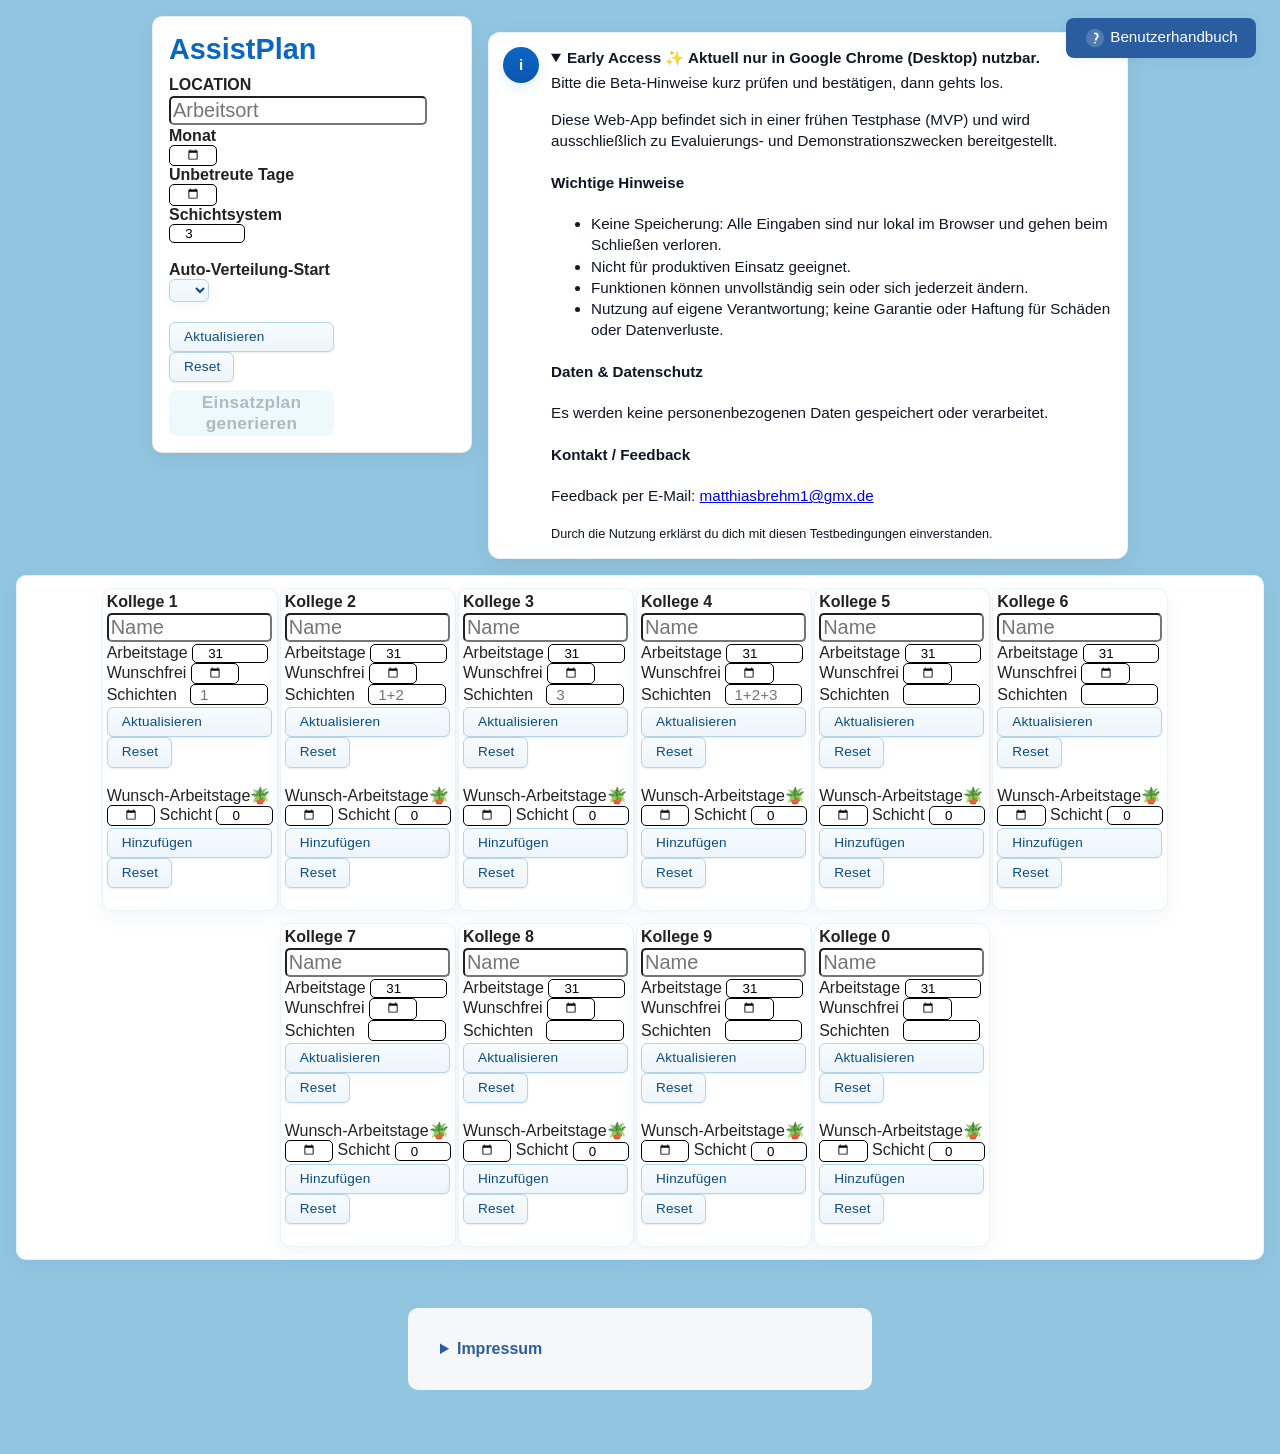
==== index.html @ fb30e572 "Add initial AssistPlan source code" ====
<!DOCTYPE html>
<html lang="en">
<head>
    <meta charset="UTF-8">
    <meta name="viewport" content="width=device-width, initial-scale=1.0">
    <meta name="description" content="AssistPlan ist ein digitaler Einsatzplaner für Betreuung und Pflege. Plane Einsätze, Mitarbeitende und Touren einfach, übersichtlich und effizient.">
    <meta name="author" content="Matthias Brehm">
    <link rel="stylesheet" href="design.css">
    <link rel="icon" type="image/x-icon" href="favicon.ico">
    <title>AssistPlan - Digitaler Einsatzplaner für Betreuung & Pflege</title>
</head>
<body>
    <button 
        id="Benutzerdokumentation"
        style="
            position: absolute; 
            top: 18px; 
            right: 24px; 
            z-index: 1000; 
            background: #2a5d9f; 
            color: #fff; 
            border: none; 
            border-radius: 8px; 
            padding: 0.6em 1.2em; 
            font-size: 0.95rem; 
            font-weight: 500; 
            box-shadow: 0 2px 8px rgba(42,93,159,0.08); 
            cursor: pointer; 
            transition: background 0.18s;
            align-items: center;
            gap: 0.5em;
        " 
        onmouseover="this.style.background='#17406e'" 
        onmouseout="this.style.background='#2a5d9f'"
        onclick="window.open('user-doku.html', '_blank')"
    >
        <svg width="22" height="22" fill="none" viewBox="0 0 24 24" style="vertical-align:middle;">
            <circle cx="12" cy="12" r="10" fill="#fff" opacity="0.18"/>
            <path d="M12 17h.01M12 7a3 3 0 0 1 3 3c0 1.5-2 2-2 4" stroke="#fff" stroke-width="2" stroke-linecap="round" stroke-linejoin="round"/>
        </svg>
        Benutzerhandbuch
    </button>


                         <!-- Step  1 -->

                         <div id="hauptbereich">

<div class="hidden" id="monat-details-input-container">
    
  <h1>AssistPlan</h1> 
  <button id="allgemeine_einstellungen_ausblenden-btn" style="font-size: 1rem;" onclick="this.disabled=true; allgemeine_einstellungen_ausblenden();">ⓧ</button> <br><br>

  
  <!--    <p id="app-infos">Versionsnummer v12a</p> 
        <p id="app-infos">Entwickler: Matthias Brehm</p> -->

        <!-- App Info Section 
    <section style="background: #f5f7fa; border-radius: 10px; padding: 1rem; margin-bottom: 1rem; box-shadow: 0 2px 8px rgba(0,0,0,0.04);">
        <h2 style="margin-top:0; font-size:1.4rem; color:#2a5d9f; display:flex; align-items:center; gap:0.5em;">
            <svg width="28" height="28" fill="none" viewBox="0 0 24 24" style="vertical-align:middle;"><circle cx="12" cy="12" r="10" fill="#2a5d9f"/><path d="M8 12l2 2 4-4" stroke="#fff" stroke-width="2" stroke-linecap="round" stroke-linejoin="round"/></svg>
            AssistPlan <span style="font-size: 50px;">  🪴</span>
        </h2>
        <p style="margin:0.5em 0 0 0; color:#333; font-size:1.05rem;">
            Der ultimative Einsatzplaner: Nie wieder Dienstplan-Frust! Wünsche werden Wirklichkeit, Kollegen jubeln, der Chef tanzt – und du hast endlich Zeit für das echte Leben. Einfach. Magisch. Unschlagbar.
<br>
            <span style="color:#2a5d9f; font-weight:500;">Einfach. Magisch. Unschlagbar.</span>
        </p>
    </section> -->
      

   

<!-- Monatserkennung --> 

<b> 
    LOCATION <br>
    <input type="text" id="location-name-input" name="location-name-input" placeholder="Arbeitsort" style="width: 250px;"> <br>

    <label for="monat-input">Monat</label> <br> 
    <input type="month" id="monat-input" name="monat-input" min="2026-01" value="2026-02">   <br>

<!-- Unbetreute Tage -->

    <label for="unbetreuter-tag-input">Unbetreute Tage <br></label>
    <input type="date" id="unbetreuter-tag-input" name="unbetreuter-tag-input" min="2026-01-01"> <br>


<!-- Schichtsystem -->
    <label for ="schichtsystem-input">Schichtsystem </label> <br>
    <input type="number" id="schichtsystem-input" name="schichtsystem-input" min="1" max="3" value="3"> <br> <br>

<label for="start-kollege-input">Auto-Verteilung-Start</label> <br>

    <select id="start-kollege-input" name="start-kollege-input">
        <option value="kollege1">Kollege 1</option>
        <option value="kollege2">Kollege 2</option>
        <option value="kollege3">Kollege 3</option>
        <option value="kollege4">Kollege 4</option>
        <option value="kollege5">Kollege 5</option>
        <option value="kollege6">Kollege 6</option>
        <option value="kollege7">Kollege 7</option>
        <option value="kollege8">Kollege 8</option>
        <option value="kollege9">Kollege 9</option>
        <option value="kollege0">Kollege 0</option>
    </select> <br> <br>



    <button id="zeige-monat-details-btn" onclick="this.disabled=true; this.type='button'">Aktualisieren</button> <br>  
    <button type="button" onclick="monat_input_reset()">Reset</button> <br> 

    </b>
        <button id="generate-einsatzplan-btn" onclick="this.disabled=true; generate_einsatzplan_with_rules();" disabled>Einsatzplan generieren</button>

        <!-- Aktivierungs-Skript für den Generieren-Button -->
    <script>
    let monatSelected = false;
    let detailsClicked = false;

    document.getElementById('monat-input').addEventListener('input', function() {
        monatSelected = !!this.value;
        updateGenerateButton();
    });

    document.getElementById('zeige-monat-details-btn').addEventListener('click', function() {
        detailsClicked = true;
        updateGenerateButton();
        document.getElementById('Benutzerdokumentation').style.display = 'none';
    });

    function updateGenerateButton() {
        document.getElementById('generate-einsatzplan-btn').disabled = !(monatSelected && detailsClicked);
    }
    </script>


    
</div>
                         <!-- Bestätigen 1 -->
    <div id="monat-details-ausgabe"></div>
    <aside id="mvp-hinweis" aria-labelledby="mvp-hinweis-title" style="max-width:640px; margin:1rem 0;">
        <details open>
            <summary id="mvp-hinweis-title">
                <strong>Early Access  ✨ Aktuell nur in Google Chrome (Desktop) nutzbar. </strong>
                <span style="display:block; font-weight:normal; margin-top:0.25rem;">
                    Bitte die Beta-Hinweise kurz prüfen und bestätigen, dann gehts los.
                </span>
            </summary>

            <p>Diese Web‑App befindet sich in einer frühen Testphase (MVP) und wird ausschließlich zu Evaluierungs- und Demonstrationszwecken bereitgestellt.</p>

            <h4>Wichtige Hinweise</h4>
            <ul>
                <li>Keine Speicherung: Alle Eingaben sind nur lokal im Browser und gehen beim Schließen verloren.</li>
                <li>Nicht für produktiven Einsatz geeignet.</li>
                <li>Funktionen können unvollständig sein oder sich jederzeit ändern.</li>
                <li>Nutzung auf eigene Verantwortung; keine Garantie oder Haftung für Schäden oder Datenverluste.</li>
            </ul>

            <h4>Daten &amp; Datenschutz</h4>
            <p>Es werden keine personenbezogenen Daten gespeichert oder verarbeitet.</p>

            <h4>Kontakt / Feedback</h4>
            <p>Feedback per E‑Mail: <a href="mailto:matthiasbrehm1@gmx.de">matthiasbrehm1@gmx.de</a></p>

            <small>Durch die Nutzung erklärst du dich mit diesen Testbedingungen einverstanden.</small>
        </details>
    </aside>
 
                             </div> 

                           







                         <!-- Step  2 -->

<div id="kollegen-1bis0-container" style="display: flex; justify-content: center; align-items: center; ">
<div class="kollege-div">
<!-- Kollegen 1 hinzufügen -->
    <b>Kollege 1</b><br>
    <input type="text" id="kollege1-name-input" name="kollege1-name-input" placeholder="Name"> <br>

    <!-- Maximale Arbeitstage im Monat für Kollege 1 -->
    <label for="kollege1-max-arbeitstage-input">Arbeitstage</label> 
    <input type="number" id="kollege1-max-arbeitstage-input" name="kollege1-max-arbeitstage-input" min="0" max="31" value="31"> <br>

    <!-- Wunschfreie Tage & Schicht Abneigung -->
    <label for="kollege1-wunschfrei-input">Wunschfrei</label>
    <input type="date" id="kollege1-wunschfrei-input" name="kollege1-wunschfrei-input" min="2026-01-01">  <br>

    <label for="kollege1-schicht-praeferenz-input">Schichten &nbsp</label> 
    <input type="text" id="kollege1-schicht-praeferenz-input" name="kollege1-schicht-praeferenz-input" placeholder="1" size="5"> <br>
    
    <button id="kollege1-hinzufuegen-btn">Aktualisieren</button> <br> 
    <button type="button" onclick="kollege1_input_reset()">Reset</button><br><br>

    <!-- Wunsch-Arbeitstage & Schicht -->
    <label for="kollege1-wunscharbeiten-input">Wunsch-Arbeitstage🪴</label> <br>
    <input type="date" id="kollege1-wunscharbeiten-input" name="kollege1-wunscharbeiten-input" min="2026-01-01"> 

    <label for="kollege1-wunscharbeiten-schicht-input">Schicht</label>
    <input type="number" id="kollege1-wunscharbeiten-schicht-input" name="kollege1-wunscharbeiten-schicht-input" min="1" max="3" value="0"> <br>

    <button id="kollege1-wunscharbeiten-hinzufuegen-btn">Hinzufügen</button> <br>
    <button type="button" onclick="kollege1_wunscharbeiten_input_reset()">Reset</button><br><br>
</div>
<div class="kollege-div">
<!-- Kollegen 2 hinzufügen -->
    <b>Kollege 2</b><br>
    <input type="text" id="kollege2-name-input" name="kollege2-name-input" placeholder="Name"> <br>

    <!-- Maximale Arbeitstage im Monat für Kollege 2 -->
    <label for="kollege2-max-arbeitstage-input">Arbeitstage</label> 
    <input type="number" id="kollege2-max-arbeitstage-input" name="kollege2-max-arbeitstage-input" min="0" max="31" value="31"> <br>
    
    <!-- Wunschfreie Tage & Schicht Abneigung -->
    <label for="kollege2-wunschfrei-input">Wunschfrei</label> 
    <input type="date" id="kollege2-wunschfrei-input" name="kollege2-wunschfrei-input" min="2026-01-01">  <br>

    <label for="kollege2-schicht-praeferenz-input">Schichten &nbsp;</label> 
    <input type="text" id="kollege2-schicht-praeferenz-input" name="kollege2-schicht-praeferenz-input" placeholder="1+2" size="5"> <br>
    
    <button id="kollege2-hinzufuegen-btn">Aktualisieren</button> <br> 
    <button type="button" onclick="kollege2_input_reset()">Reset</button><br><br>

    <!-- Wunsch-Arbeitstage & Schicht -->
    <label for="kollege2-wunscharbeiten-input">Wunsch-Arbeitstage🪴</label> <br>
    <input type="date" id="kollege2-wunscharbeiten-input" name="kollege2-wunscharbeiten-input" min="2026-01-01"> 

    <label for="kollege2-wunscharbeiten-schicht-input">Schicht</label>
    <input type="number" id="kollege2-wunscharbeiten-schicht-input" name="kollege2-wunscharbeiten-schicht-input" min="1" max="3" value="0"> <br>

    <button id="kollege2-wunscharbeiten-hinzufuegen-btn">Hinzufügen</button> <br>
    <button type="button" onclick="kollege2_wunscharbeiten_input_reset()">Reset</button><br><br>
</div>
<div class="kollege-div">
<!-- Kollegen 3 hinzufügen -->
    <b>Kollege 3</b><br>
    <input type="text" id="kollege3-name-input" name="kollege3-name-input" placeholder="Name"> <br>

    <!-- Maximale Arbeitstage im Monat für Kollege 3 -->
    <label for="kollege3-max-arbeitstage-input">Arbeitstage</label> 
    <input type="number" id="kollege3-max-arbeitstage-input" name="kollege3-max-arbeitstage-input" min="0" max="31" value="31"> <br>
    
    <!-- Wunschfreie Tage & Schicht Abneigung -->
    <label for="kollege3-wunschfrei-input">Wunschfrei</label> 
    <input type="date" id="kollege3-wunschfrei-input" name="kollege3-wunschfrei-input" min="2026-01-01">  <br>

    <label for="kollege3-schicht-praeferenz-input">Schichten &nbsp;</label> 
    <input type="text" id="kollege3-schicht-praeferenz-input" name="kollege3-schicht-praeferenz-input" placeholder="3" size="5"> <br>
    
    <button id="kollege3-hinzufuegen-btn">Aktualisieren</button> <br> 
    <button type="button" onclick="kollege3_input_reset()">Reset</button><br><br>

    <!-- Wunsch-Arbeitstage & Schicht -->
    <label for="kollege3-wunscharbeiten-input">Wunsch-Arbeitstage🪴</label> <br>
    <input type="date" id="kollege3-wunscharbeiten-input" name="kollege3-wunscharbeiten-input" min="2026-01-01"> 

    <label for="kollege3-wunscharbeiten-schicht-input">Schicht</label>
    <input type="number" id="kollege3-wunscharbeiten-schicht-input" name="kollege3-wunscharbeiten-schicht-input" min="1" max="3" value="0"> <br>

    <button id="kollege3-wunscharbeiten-hinzufuegen-btn">Hinzufügen</button> <br>
    <button type="button" onclick="kollege3_wunscharbeiten_input_reset()">Reset</button><br><br>
</div>
<div class="kollege-div">
<!-- Kollegen 4 hinzufügen -->
    <b>Kollege 4</b><br>
    <input type="text" id="kollege4-name-input" name="kollege4-name-input" placeholder="Name"> <br>

    <!-- Maximale Arbeitstage im Monat für Kollege 4 -->
    <label for="kollege4-max-arbeitstage-input">Arbeitstage</label> 
    <input type="number" id="kollege4-max-arbeitstage-input" name="kollege4-max-arbeitstage-input" min="0" max="31" value="31"> <br>
    
    <!-- Wunschfreie Tage & Schicht Abneigung -->
    <label for="kollege4-wunschfrei-input">Wunschfrei</label> 
    <input type="date" id="kollege4-wunschfrei-input" name="kollege4-wunschfrei-input" min="2026-01-01">  <br>

    <label for="kollege4-schicht-praeferenz-input">Schichten &nbsp;</label> 
    <input type="text" id="kollege4-schicht-praeferenz-input" name="kollege4-schicht-praeferenz-input" placeholder="1+2+3" size="5"> <br>
    
    <button id="kollege4-hinzufuegen-btn">Aktualisieren</button> <br> 
    <button type="button" onclick="kollege4_input_reset()">Reset</button><br><br>

    <!-- Wunsch-Arbeitstage & Schicht -->
    <label for="kollege4-wunscharbeiten-input">Wunsch-Arbeitstage🪴</label> <br>
    <input type="date" id="kollege4-wunscharbeiten-input" name="kollege4-wunscharbeiten-input " min="2026-01-01"> 

    <label for="kollege4-wunscharbeiten-schicht-input">Schicht</label>
    <input type="number" id="kollege4-wunscharbeiten-schicht-input" name="kollege4-wunscharbeiten-schicht-input" min="1" max="3" value="0"> <br>

    <button id="kollege4-wunscharbeiten-hinzufuegen-btn">Hinzufügen</button> <br>
    <button type="button" onclick="kollege4_wunscharbeiten_input_reset()">Reset</button><br><br>
</div>
<div class="kollege-div">
<!-- Kollegen 5 hinzufügen -->
    <b>Kollege 5</b><br>
    <input type="text" id="kollege5-name-input" name="kollege5-name-input" placeholder="Name"> <br>

    <!-- Maximale Arbeitstage im Monat für Kollege 5 -->
    <label for="kollege5-max-arbeitstage-input">Arbeitstage</label> 
    <input type="number" id="kollege5-max-arbeitstage-input" name="kollege5-max-arbeitstage-input" min="0" max="31" value="31"> <br>
    
    <!-- Wunschfreie Tage & Schicht Abneigung -->
    <label for="kollege5-wunschfrei-input">Wunschfrei</label> 
    <input type="date" id="kollege5-wunschfrei-input" name="kollege5-wunschfrei-input" min="2026-01-01">  <br>

    <label for="kollege5-schicht-praeferenz-input">Schichten &nbsp;</label> 
    <input type="text" id="kollege5-schicht-praeferenz-input" name="kollege5-schicht-praeferenz-input" placeholder="" size="5"> <br>
    
    <button id="kollege5-hinzufuegen-btn">Aktualisieren</button> <br> 
    <button type="button" onclick="kollege5_input_reset()">Reset</button><br><br>

    <!-- Wunsch-Arbeitstage & Schicht -->
    <label for="kollege5-wunscharbeiten-input">Wunsch-Arbeitstage🪴</label> <br>
    <input type="date" id="kollege5-wunscharbeiten-input" name="kollege5-wunscharbeiten-input " min="2026-01-01"> 

    <label for="kollege5-wunscharbeiten-schicht-input">Schicht</label>
    <input type="number" id="kollege5-wunscharbeiten-schicht-input" name="kollege5-wunscharbeiten-schicht-input" min="1" max="3" value="0"> <br>

    <button id="kollege5-wunscharbeiten-hinzufuegen-btn">Hinzufügen</button> <br>
    <button type="button" onclick="kollege5_wunscharbeiten_input_reset()">Reset</button><br><br>
</div>

                        <!-- Kollegen 6 bis 0 werden hier hinzugefügt -->

<div class="kollege-div">
<!-- Kollegen 6 hinzufügen -->
    <b>Kollege 6</b><br>
    <input type="text" id="kollege6-name-input" name="kollege6-name-input" placeholder="Name"> <br>

    <!-- Maximale Arbeitstage im Monat für Kollege 6 -->
    <label for="kollege6-max-arbeitstage-input">Arbeitstage</label> 
    <input type="number" id="kollege6-max-arbeitstage-input" name="kollege6-max-arbeitstage-input" min="0" max="31" value="31"> <br>
    
    <!-- Wunschfreie Tage & Schicht Abneigung -->
    <label for="kollege6-wunschfrei-input">Wunschfrei</label> 
    <input type="date" id="kollege6-wunschfrei-input" name="kollege6-wunschfrei-input" min="2026-01-01">  <br>

    <label for="kollege6-schicht-praeferenz-input">Schichten &nbsp;</label> 
    <input type="text" id="kollege6-schicht-praeferenz-input" name="kollege6-schicht-praeferenz-input" placeholder="" size="5"> <br>
    
    <button id="kollege6-hinzufuegen-btn">Aktualisieren</button> <br> 
    <button type="button" onclick="kollege6_input_reset()">Reset</button><br><br>

    <!-- Wunsch-Arbeitstage & Schicht -->
    <label for="kollege6-wunscharbeiten-input">Wunsch-Arbeitstage🪴</label> <br>
    <input type="date" id="kollege6-wunscharbeiten-input" name="kollege6-wunscharbeiten-input " min="2026-01-01"> 

    <label for="kollege6-wunscharbeiten-schicht-input">Schicht</label>
    <input type="number" id="kollege6-wunscharbeiten-schicht-input" name="kollege6-wunscharbeiten-schicht-input" min="1" max="3" value="0"> <br>

    <button id="kollege6-wunscharbeiten-hinzufuegen-btn">Hinzufügen</button> <br>
    <button type="button" onclick="kollege6_wunscharbeiten_input_reset()">Reset</button><br><br>
</div>
<div class="kollege-div">
<!-- Kollegen 7 hinzufügen -->
    <b>Kollege 7</b><br>
    <input type="text" id="kollege7-name-input" name="kollege7-name-input" placeholder="Name"> <br>

    <!-- Maximale Arbeitstage im Monat für Kollege 7 -->
    <label for="kollege7-max-arbeitstage-input">Arbeitstage</label> 
    <input type="number" id="kollege7-max-arbeitstage-input" name="kollege7-max-arbeitstage-input" min="0" max="31" value="31"> <br>
    
    <!-- Wunschfreie Tage & Schicht Abneigung -->
    <label for="kollege7-wunschfrei-input">Wunschfrei</label> 
    <input type="date" id="kollege7-wunschfrei-input" name="kollege7-wunschfrei-input" min="2026-01-01">  <br>

    <label for="kollege7-schicht-praeferenz-input">Schichten &nbsp;</label> 
    <input type="text" id="kollege7-schicht-praeferenz-input" name="kollege7-schicht-praeferenz-input" placeholder="" size="5"> <br>
    
    <button id="kollege7-hinzufuegen-btn">Aktualisieren</button> <br> 
    <button type="button" onclick="kollege7_input_reset()">Reset</button><br><br>

    <!-- Wunsch-Arbeitstage & Schicht -->
    <label for="kollege7-wunscharbeiten-input">Wunsch-Arbeitstage🪴</label> <br>
    <input type="date" id="kollege7-wunscharbeiten-input" name="kollege7-wunscharbeiten-input" min="2026-01-01"> 

    <label for="kollege7-wunscharbeiten-schicht-input">Schicht</label>
    <input type="number" id="kollege7-wunscharbeiten-schicht-input" name="kollege7-wunscharbeiten-schicht-input" min="1" max="3" value="0"> <br>

    <button id="kollege7-wunscharbeiten-hinzufuegen-btn">Hinzufügen</button> <br>
    <button type="button" onclick="kollege7_wunscharbeiten_input_reset()">Reset</button><br><br>
</div>
<div class="kollege-div">
<!-- Kollegen 8 hinzufügen -->
    <b>Kollege 8</b><br>
    <input type="text" id="kollege8-name-input" name="kollege8-name-input" placeholder="Name"> <br>

    <!-- Maximale Arbeitstage im Monat für Kollege 8 -->
    <label for="kollege8-max-arbeitstage-input">Arbeitstage</label> 
    <input type="number" id="kollege8-max-arbeitstage-input" name="kollege8-max-arbeitstage-input" min="0" max="31" value="31"> <br>
    
    <!-- Wunschfreie Tage & Schicht Abneigung -->
    <label for="kollege8-wunschfrei-input">Wunschfrei</label> 
    <input type="date" id="kollege8-wunschfrei-input" name="kollege8-wunschfrei-input" min="2026-01-01">  <br>

    <label for="kollege8-schicht-praeferenz-input">Schichten &nbsp;</label> 
    <input type="text" id="kollege8-schicht-praeferenz-input" name="kollege8-schicht-praeferenz-input" placeholder="" size="5"> <br>
    
    <button id="kollege8-hinzufuegen-btn">Aktualisieren</button> <br> 
    <button type="button" onclick="kollege8_input_reset()">Reset</button><br><br>

    <!-- Wunsch-Arbeitstage & Schicht -->
    <label for="kollege8-wunscharbeiten-input">Wunsch-Arbeitstage🪴</label> <br>
    <input type="date" id="kollege8-wunscharbeiten-input" name="kollege8-wunscharbeiten-input " min="2026-01-01"> 

    <label for="kollege8-wunscharbeiten-schicht-input">Schicht</label>
    <input type="number" id="kollege8-wunscharbeiten-schicht-input" name="kollege8-wunscharbeiten-schicht-input" min="1" max="3" value="0"> <br>

    <button id="kollege8-wunscharbeiten-hinzufuegen-btn">Hinzufügen</button> <br>
    <button type="button" onclick="kollege8_wunscharbeiten_input_reset()">Reset</button><br><br>
</div>
<div class="kollege-div">
<!-- Kollegen 9 hinzufügen -->
    <b>Kollege 9</b><br>
    <input type="text" id="kollege9-name-input" name="kollege9-name-input" placeholder="Name"> <br>

    <!-- Maximale Arbeitstage im Monat für Kollege 9 -->
    <label for="kollege9-max-arbeitstage-input">Arbeitstage</label> 
    <input type="number" id="kollege9-max-arbeitstage-input" name="kollege9-max-arbeitstage-input" min="0" max="31" value="31"> <br>
    
    <!-- Wunschfreie Tage & Schicht Abneigung -->
    <label for="kollege9-wunschfrei-input">Wunschfrei</label> 
    <input type="date" id="kollege9-wunschfrei-input" name="kollege9-wunschfrei-input" min="2026-01-01">  <br>

    <label for="kollege9-schicht-praeferenz-input">Schichten &nbsp;</label> 
    <input type="text" id="kollege9-schicht-praeferenz-input" name="kollege9-schicht-praeferenz-input" placeholder="" size="5"> <br>
    
    <button id="kollege9-hinzufuegen-btn">Aktualisieren</button> <br> 
    <button type="button" onclick="kollege9_input_reset()">Reset</button><br><br>

    <!-- Wunsch-Arbeitstage & Schicht -->
    <label for="kollege9-wunscharbeiten-input">Wunsch-Arbeitstage🪴</label> <br>
    <input type="date" id="kollege9-wunscharbeiten-input" name="kollege9-wunscharbeiten-input" min="2026-01-01"> 

    <label for="kollege9-wunscharbeiten-schicht-input">Schicht</label>
    <input type="number" id="kollege9-wunscharbeiten-schicht-input" name="kollege9-wunscharbeiten-schicht-input" min="1" max="3" value="0"> <br>

    <button id="kollege9-wunscharbeiten-hinzufuegen-btn">Hinzufügen</button> <br>
    <button type="button" onclick="kollege9_wunscharbeiten_input_reset()">Reset</button><br><br>
</div>
<div class="kollege-div">
<!-- Kollege 0 hinzufügen -->
    <b>Kollege 0</b><br>
    <input type="text" id="kollege0-name-input" name="kollege0-name-input" placeholder="Name"> <br>

    <!-- Maximale Arbeitstage im Monat für Kollege 0 -->
    <label for="kollege0-max-arbeitstage-input">Arbeitstage</label> 
    <input type="number" id="kollege0-max-arbeitstage-input" name="kollege0-max-arbeitstage-input" min="0" max="31" value="31"> <br>
    
    <!-- Wunschfreie Tage & Schicht Abneigung -->
    <label for="kollege0-wunschfrei-input">Wunschfrei</label> 
    <input type="date" id="kollege0-wunschfrei-input" name="kollege0-wunschfrei-input" min="2026-01-01">  <br>

    <label for="kollege0-schicht-praeferenz-input">Schichten &nbsp;</label> 
    <input type="text" id="kollege0-schicht-praeferenz-input" name="kollege0-schicht-praeferenz-input" placeholder="" size="5"> <br>
    
    <button id="kollege0-hinzufuegen-btn">Aktualisieren</button> <br> 
    <button type="button" onclick="kollege0_input_reset()">Reset</button><br><br>

    <!-- Wunsch-Arbeitstage & Schicht -->
    <label for="kollege0-wunscharbeiten-input">Wunsch-Arbeitstage🪴</label> <br>
    <input type="date" id="kollege0-wunscharbeiten-input" name="kollege0-wunscharbeiten-input" min="2026-01-01"> 

    <label for="kollege0-wunscharbeiten-schicht-input">Schicht</label>
    <input type="number" id="kollege0-wunscharbeiten-schicht-input" name="kollege0-wunscharbeiten-schicht-input" min="1" max="3" value="0"> <br>

    <button id="kollege0-wunscharbeiten-hinzufuegen-btn">Hinzufügen</button> <br>
    <button type="button" onclick="kollege0_wunscharbeiten_input_reset()">Reset</button><br><br>
</div>
</div>


<!-- Impressum -->
<footer style="max-width: 400px; margin: 3rem auto; padding: 2rem; background: #f5f7fa; border-radius: 10px; font-size: 0.9rem; color: #555;">
    <details>
        <summary style="cursor: pointer; color: #2a5d9f; font-weight: bold; font-size: 1rem;">
            Impressum
        </summary>
        <div style="margin-top: 1rem;">
            <p><strong>Angaben gemäß § 5 DDG:</strong></p>
            <p>
                Matthias Brehm<br>
                Nordwestring 89<br>
                90419 Nürnberg<br>
                Deutschland
            </p>
            <p>
                <strong>Kontakt:</strong><br>
                E-Mail: <a href="mailto:kontakt@matthiasbrehm.de" style="color: #2a5d9f;">kontakt@matthiasbrehm.de</a>
            </p>
            <p>
                <strong>Haftungsausschluss:</strong><br>
                Diese Anwendung befindet sich in der Testphase. <br> Keine Haftung für Richtigkeit, Vollständigkeit oder<br>Aktualität der bereitgestellten Inhalte.
            </p>
            
            <p>
                <strong>Quellcode & Lizenz:</strong><br>
                AssistPlan ist Open-Source-Software und wird unter der GNU Affero General Public License Version 3 (AGPL-3.0) veröffentlicht.
                Der Quellcode und die vollständigen Lizenzbedingungen sind im GitHub-Repository von AssistPlan verfügbar: <br><br>
                <a href="https://github.com/dubposse/assistplan">Quellcode auf GitHub · GNU AGPL-3.0</a>
                
            </p>
        </div>
    </details>
</footer>
 <script src="app.js"></script>   

</body>
</html>
---- design.css ----
body {
    margin: 0;
    padding: 1rem;
    background: #91c5e0;
    font-family: -apple-system, BlinkMacSystemFont, "Segoe UI", Roboto, "Helvetica Neue", Arial, sans-serif;
    color: #222;
    box-sizing: border-box;
}

#hauptbereich {
    display: flex;
    flex-direction: row; /* vertical stack */
    justify-content: center;
    align-items: center;
    gap: 1rem; /* optional: Abstand zwischen Items */
}

.ep-cal-main {
    max-width: 1200px;
    margin: 0 auto;
}

.kollege-div {
    margin-left: -10px;
    padding: 4px 4px; /* mehr Innenabstand für größeren weißen Hintergrund */
    background: #ffffff;
    border: 1px solid rgba(10,102,194,0.08); /* subtle blue accent */
    border-radius: 10px;
    box-shadow: 0 6px 18px rgba(10,102,194,0.06);
    transition: transform .12s ease, box-shadow .12s ease;
}

#start-kollege-input {
    width: 40px;
    font-family: -apple-system, BlinkMacSystemFont, "Segoe UI", Roboto, "Helvetica Neue", Arial, sans-serif;
    padding: 1px 0.95rem;
    border: 1px solid #b5d3e9;
    border-radius: 6px;
    background: linear-gradient(180deg,#f6fbfe 0%,#eef5fa 100%);
    box-shadow: 0 1px 2px rgba(10,102,194,0.06);
    transition: border-color .15s, box-shadow .

    margin-bottom: 10px;
    box-shadow: 0 2px 8px rgba(10,102,194,0.07);
   
}

#start-kollege-input:focus {
    border-color: #4fc3f7;
    background: #e3f2fd;
    box-shadow: 0 0 0 2px #b2ebf2;
}

select {
    font-family: -apple-system, BlinkMacSystemFont, "Segoe UI", Roboto, "Helvetica Neue", Arial, sans-serif;
    font-size: 1rem;
    color: #0a4c85;
    padding: 4px 1.1rem 4px 0.95rem;
    border: 1px solid #b5d3e9;
    border-radius: 6px;
    background: linear-gradient(180deg, #f6fbfe 0%, #eef5fa 100%);
    box-shadow: 0 1px 2px rgba(10,102,194,0.06);
    transition: border-color .15s, box-shadow .15s, background .15s;

    outline: none;
    cursor: pointer;
}                           


#generate-einsatzplan-btn {
    width: 165px;
    padding: 2px 18px;
    font: 600 1.08rem/1.2 -apple-system,BlinkMacSystemFont,"Segoe UI",Roboto,"Helvetica Neue",Arial,sans-serif;
    color: #fff;
    background: linear-gradient(90deg, #4fc3f7 0%, #b2ebf2 100%);
    border: none;
    border-radius: 8px;
    box-shadow: 0 6px 22px rgba(80,200,255,0.18), 0 2px 8px rgba(0,0,0,0.06), 0 0 0 2px #e1f5fe inset;
    letter-spacing: .02em;
    cursor: pointer;
    transition: background .18s, box-shadow .18s, transform .12s;
    display: inline-flex;
    align-items: center;
    justify-content: center;
    gap: .5rem;
    outline: none;
    margin-top: 8px;
    /* Glanz-Effekt */
    position: relative;
    overflow: hidden;
    margin-top:  8px;
}
#generate-einsatzplan-btn::after {
    content: "";
    position: absolute;
    left: -60%;
    top: 0;
    width: 60%;
    height: 100%;
    background: linear-gradient(120deg, rgba(255,255,255,0.35) 0%, rgba(255,255,255,0.08) 100%);
    transform: skewX(-25deg);
    pointer-events: none;
    transition: left .5s;
}
#generate-einsatzplan-btn:hover::after,
#generate-einsatzplan-btn:focus-visible::after {
    left: 110%;
    transition: left .5s;
}

#generate-einsatzplan-btn:hover, 
#generate-einsatzplan-btn:focus-visible {
    background: linear-gradient(90deg, #81d4fa 0%, #e1f5fe 100%);
    box-shadow: 0 8px 28px rgba(80,200,255,0.22), 0 3px 12px rgba(0,0,0,0.09), 0 0 0 2.5px #b2ebf2 inset;
}

#generate-einsatzplan-btn:active {
    background: linear-gradient(90deg, #4fc3f7 0%, #c724ac 100%);
    transform: translateY(2px) scale(0.98);
    box-shadow: 0 2px 8px rgba(80,200,255,0.13);
}

#generate-einsatzplan-btn:disabled {
    opacity: .55;
    cursor: not-allowed;
    background: #e1f5fe;
    color: #6e8392;
    box-shadow: none;
}

input[type="date"], #monat-input, #unbetreuter-tag-input  {
    font-family: -apple-system, BlinkMacSystemFont, "Segoe UI", Roboto, "Helvetica Neue", Arial, sans-serif;
    padding: 1px 0.95rem;
    border: 1px solid black;
    border-radius: 5px;
    box-shadow: none;
    background: white;
    transition: border-color .15s, box-shadow .15s;
    width: 1rem;
    
}
/* Das Platzhalter-Format (z.B. "tt.mm.jjjj") im Date-Input ist vom Browser abhängig und kann mit CSS nicht geändert werden.
   Du kannst aber mit folgendem Trick den Placeholder-Text beeinflussen, indem du ein <input type="text"> mit eigenem Placeholder nutzt
   und beim Fokus auf ein Date-Input wechselst (JavaScript nötig). 
   Rein mit CSS ist das Standardformat nicht änderbar. */



input[type="number"] {  
    font-family: -apple-system, BlinkMacSystemFont, "Segoe UI", Roboto, "Helvetica Neue", Arial, sans-serif;
    padding: 1px 0.95rem;
    border: 1px solid black;
    border-radius: 5px;
    width: 2.75rem;
}


#kollege1-schicht-praeferenz-input, #kollege2-schicht-praeferenz-input, #kollege3-schicht-praeferenz-input, #kollege4-schicht-praeferenz-input, #kollege5-schicht-praeferenz-input,
#kollege6-schicht-praeferenz-input, #kollege7-schicht-praeferenz-input, #kollege8-schicht-praeferenz-input, #kollege9-schicht-praeferenz-input, #kollege0-schicht-praeferenz-input {
    font-familiy: -apple-system, BlinkMacSystemFont, "Segoe UI", Roboto, "Helvetica Neue", Arial, sans-serif;
    color: #222;
    font-size: 0.95rem;
    padding: 1px 0.55rem;
     border: 1px solid black;
    border-radius: 5px;
    width: 58px;
}

#kollege1-hinzufuegen-btn, #kollege2-hinzufuegen-btn, #kollege3-hinzufuegen-btn, #kollege4-hinzufuegen-btn, #kollege5-hinzufuegen-btn,
#kollege6-hinzufuegen-btn, #kollege7-hinzufuegen-btn, #kollege8-hinzufuegen-btn, #kollege9-hinzufuegen-btn, #kollege0-hinzufuegen-btn,
#kollege1-wunscharbeiten-hinzufuegen-btn, #kollege2-wunscharbeiten-hinzufuegen-btn, #kollege3-wunscharbeiten-hinzufuegen-btn, #kollege4-wunscharbeiten-hinzufuegen-btn, #kollege5-wunscharbeiten-hinzufuegen-btn,
#kollege6-wunscharbeiten-hinzufuegen-btn, #kollege7-wunscharbeiten-hinzufuegen-btn, #kollege8-wunscharbeiten-hinzufuegen-btn, #kollege9-wunscharbeiten-hinzufuegen-btn, #kollege0-wunscharbeiten-hinzufuegen-btn,
#zeige-monat-details-btn{
    width: 165px;
    cursor: pointer;
    -webkit-appearance: none;
    appearance: none;
    font: 500 0.85rem/1.2 -apple-system,BlinkMacSystemFont,"Segoe UI",Roboto,"Helvetica Neue",Arial,sans-serif;
    letter-spacing: .015em;
    padding: 6px 14px;
    border: 1px solid #b5d3e9;
    background: linear-gradient(180deg,#f6fbfe 0%,#eef5fa 100%);
    color: #0a4c85;
    border-radius: 6px;
    box-shadow: 0 1px 2px rgba(0,0,0,.08);
    display: inline-flex;
    align-items: center;
    gap: .4rem;
    text-decoration: none;
    user-select: none;
    -webkit-tap-highlight-color: transparent;
    transition: background .15s ease, box-shadow .15s ease, transform .15s ease;
    margin-top: 2px;
}

#kollege1-hinzufuegen-btn:hover, #kollege2-hinzufuegen-btn:hover, #kollege3-hinzufuegen-btn:hover, #kollege4-hinzufuegen-btn:hover, #kollege5-hinzufuegen-btn:hover,
#kollege6-hinzufuegen-btn:hover, #kollege7-hinzufuegen-btn:hover, #kollege8-hinzufuegen-btn:hover, #kollege9-hinzufuegen-btn:hover, #kollege0-hinzufuegen-btn:hover,
#kollege1-wunscharbeiten-hinzufuegen-btn:hover, #kollege2-wunscharbeiten-hinzufuegen-btn:hover, #kollege3-wunscharbeiten-hinzufuegen-btn:hover, #kollege4-wunscharbeiten-hinzufuegen-btn:hover, #kollege5-wunscharbeiten-hinzufuegen-btn:hover,
#kollege6-wunscharbeiten-hinzufuegen-btn:hover, #kollege7-wunscharbeiten-hinzufuegen-btn:hover, #kollege8-wunscharbeiten-hinzufuegen-btn:hover, #kollege9-wunscharbeiten-hinzufuegen-btn:hover, #kollege0-wunscharbeiten-hinzufuegen-btn:hover,
#zeige-monat-details-btn:hover {
    background: linear-gradient(180deg, #f3f8fd 0%, #e3eef8 100%);
    color: #0a4c85;
    border-color: #5fa8d3; /* etwas hellerer Rahmen */
    box-shadow: 0 0 0 2px #b5d3e9, 0 1px 4px rgba(25,118,210,0.10);
    transition: box-shadow 0.15s, background 0.15s, color 0.15s, border-color 0.15s;
}

#kollege1-hinzufuegen-btn:active, #kollege2-hinzufuegen-btn:active, #kollege3-hinzufuegen-btn:active, #kollege4-hinzufuegen-btn:active, #kollege5-hinzufuegen-btn:active,
#kollege6-hinzufuegen-btn:active, #kollege7-hinzufuegen-btn:active, #kollege8-hinzufuegen-btn:active, #kollege9-hinzufuegen-btn:active, #kollege0-hinzufuegen-btn:active,
#kollege1-wunscharbeiten-hinzufuegen-btn:active, #kollege2-wunscharbeiten-hinzufuegen-btn:active, #kollege3-wunscharbeiten-hinzufuegen-btn:active, #kollege4-wunscharbeiten-hinzufuegen-btn:active, #kollege5-wunscharbeiten-hinzufuegen-btn:active,
#kollege6-wunscharbeiten-hinzufuegen-btn:active, #kollege7-wunscharbeiten-hinzufuegen-btn:active, #kollege8-wunscharbeiten-hinzufuegen-btn:active, #kollege9-wunscharbeiten-hinzufuegen-btn:active, #kollege0-wunscharbeiten-hinzufuegen-btn:active,
#zeige-monat-details-btn:active {
    background-color: #c724ac;
    box-shadow: 0 5px #666;
    transform: translateY(4px);
}

#kollege1-hinzufuegen-btn:focus-visible, #kollege2-hinzufuegen-btn:focus-visible, #kollege3-hinzufuegen-btn:focus-visible, #kollege4-hinzufuegen-btn:focus-visible, #kollege5-hinzufuegen-btn:focus-visible,
#kollege6-hinzufuegen-btn:focus-visible, #kollege7-hinzufuegen-btn:focus-visible, #kollege8-hinzufuegen-btn:focus-visible, #kollege9-hinzufuegen-btn:focus-visible, #kollege0-hinzufuegen-btn:focus-visible,
#kollege1-wunscharbeiten-hinzufuegen-btn:focus-visible, #kollege2-wunscharbeiten-hinzufuegen-btn:focus-visible, #kollege3-wunscharbeiten-hinzufuegen-btn:focus-visible, #kollege4-wunscharbeiten-hinzufuegen-btn:focus-visible, #kollege5-wunscharbeiten-hinzufuegen-btn:focus-visible,
#kollege6-wunscharbeiten-hinzufuegen-btn:focus-visible, #kollege7-wunscharbeiten-hinzufuegen-btn:focus-visible, #kollege8-wunscharbeiten-hinzufuegen-btn:focus-visible, #kollege9-wunscharbeiten-hinzufuegen-btn:focus-visible, #kollege0-wunscharbeiten-hinzufuegen-btn:focus-visible,
#zeige-monat-details-btn:focus-visible {
    outline: 2px solid #7fb4d8;
    outline-offset: 2px;
}

#kollege1-hinzufuegen-btn:disabled, #kollege2-hinzufuegen-btn:disabled, #kollege3-hinzufuegen-btn:disabled, #kollege4-hinzufuegen-btn:disabled, #kollege5-hinzufuegen-btn:disabled,
#kollege6-hinzufuegen-btn:disabled, #kollege7-hinzufuegen-btn:disabled, #kollege8-hinzufuegen-btn:disabled, #kollege9-hinzufuegen-btn:disabled, #kollege0-hinzufuegen-btn:disabled,
#kollege1-wunscharbeiten-hinzufuegen-btn:disabled, #kollege2-wunscharbeiten-hinzufuegen-btn:disabled, #kollege3-wunscharbeiten-hinzufuegen-btn:disabled, #kollege4-wunscharbeiten-hinzufuegen-btn:disabled, #kollege5-wunscharbeiten-hinzufuegen-btn:disabled,
#kollege6-wunscharbeiten-hinzufuegen-btn:disabled, #kollege7-wunscharbeiten-hinzufuegen-btn:disabled, #kollege8-wunscharbeiten-hinzufuegen-btn:disabled, #kollege9-wunscharbeiten-hinzufuegen-btn:disabled, #kollege0-wunscharbeiten-hinzufuegen-btn:disabled,
#zeige-monat-details-btn:disabled {
    opacity: .5;
    cursor: not-allowed;
    background: #f3f7fa;
    color: #6e8392;
    border-color: #d2e2ec;
    box-shadow: none;
}

#kollege1-name-input, #kollege2-name-input, #kollege3-name-input, #kollege4-name-input, #kollege5-name-input,
#kollege6-name-input, #kollege7-name-input, #kollege8-name-input, #kollege9-name-input, #kollege0-name-input,
#location-name-input {
    font-family: -apple-system, BlinkMacSystemFont, "Segoe UI", Roboto, "Helvetica Neue", Arial, sans-serif;
    color: #222;
    font-size: 1.25rem;
    width: 157px;
    border-radius: 5px;
    background-color: white;
    margin-bottom: 2px;
    margin-top: 2px;

}

#kollege1-wunscharbeiten-schicht-input, #kollege2-wunscharbeiten-schicht-input, #kollege3-wunscharbeiten-schicht-input, #kollege4-wunscharbeiten-schicht-input, #kollege5-wunscharbeiten-schicht-input,
#kollege6-wunscharbeiten-schicht-input, #kollege7-wunscharbeiten-schicht-input, #kollege8-wunscharbeiten-schicht-input, #kollege9-wunscharbeiten-schicht-input, #kollege0-wunscharbeiten-schicht-input
 {
    font-family: -apple-system, BlinkMacSystemFont, "Segoe UI", Roboto, "Helvetica Neue", Arial, sans-serif;
    padding: 1px 0.95rem;
    border: 1px solid black;
    border-radius: 5px;
    width: 1.5rem;
  
    
}
 
#monat-details-input-container,
#monat-details-ausgabe {
    font-family: -apple-system, BlinkMacSystemFont, "Segoe UI", Roboto, "Helvetica Neue", Arial, sans-serif;
    color: #222;
    box-sizing: border-box;
}



/* card-like, subtle shadow, amerikanisch "cleane" UI mit blauem Akzent */
#monat-details-input-container {
    background: #ffffff;
    border: 1px solid rgba(0,0,0,0.08);
    padding: 16px;
    margin-bottom: 16px;
    width: 320px;
    max-width: 100%;
    border-radius: 10px;
    box-shadow: 0 6px 18px rgba(0,0,0,0.06);
    transition: transform .12s ease, box-shadow .12s ease;
    position: relative;
   
    }



/* Ausgabe-Bereich für Monatsdetails: zeigt Rückmeldung zu Kollegen-Eingaben und allgemeinen Einstellungen */
#monat-details-ausgabe {
    background: #f8fbfd;
    border: 1px solid #d2e6f3;
    padding: 12px 14px;
    margin-bottom: 14px;
    flex: 1;
    min-width: 220px;
    border-radius: 8px;
    box-shadow: 0 1px 4px rgba(10,102,194,0.03);
    font-size: 0.96rem;
    line-height: 1.45;
    display: flex;
    flex-direction: column;
    gap: 0.7rem;
    display: none;
    overflow-y: auto;
}
#monat-details-ausgabe h3,
#monat-details-ausgabe h4 {
    margin-top: 0;
    margin-bottom: 0.35rem;
    font-weight: 500;
    color: #0a66c2;
    font-size: 1.08rem;
}
#monat-details-ausgabe ul,
#monat-details-ausgabe ol {
    margin: 0 0 0.35rem 1.1rem;
    padding: 0;
    font-size: 0.95rem;
}
#monat-details-ausgabe li {
    margin-bottom: 0.18rem;
    padding-left: 0.15em;
}
#monat-details-ausgabe p {
    margin: 0 0 0.35rem 0;
    font-size: 0.96rem;
}

h1 {
    font-size: 1.8rem;
    margin: 0;
    margin-bottom: 10px;
    color: #0a66c2;
}

#app-infos {
    font-size: 0.95rem;
    margin: 8px 0;
    margin-top: 1px;
    color: #555;
}

/* Ausgabe als flexibles Panel
#monat-details-ausgabe {
    background: #ffffff;
    border: 1px solid rgba(0,0,0,0.06);
    padding: 16px;
    margin-bottom: 16px;
    flex: 1;
    min-width: 260px;
    border-radius: 10px;
    box-shadow: 0 4px 12px rgba(0,0,0,0.04);
}  */


/* responsiv: auf kleinen Bildschirmen 100% Breite */
@media (max-width: 600px) {
    #monat-details-input-container,
    #monat-details-ausgabe {
        width: 100%;
        min-width: 0;
    }
    #Benutzerdokumentation {
       display: none;
    }
}

#kollegen-1bis0-container {
    display: flex;
    flex-wrap: wrap;
    gap: 0.75rem;
    justify-content: flex-start;
    align-items: center;
    background: #ffffff;
    border: 1px solid rgba(10,102,194,0.08); /* subtle blue accent */
    padding: 12px;
    border-radius: 10px;
    box-shadow: 0 6px 18px rgba(10,102,194,0.06);
    transition: transform .12s ease, box-shadow .12s ease;
}

/* optional child item style for a clean "American" chip/button look */
#kollegen-1bis0-container .kollege {
    display: inline-flex;
    gap: 0.5rem;
    align-items: center;
    padding: 8px 10px;
    background: #f6fbff; /* very light blue */
    border: 1px solid rgba(10,102,194,0.06);
    border-radius: 8px;
    color: #0a66c2;
    font-weight: 600;
}

#allgemeine_einstellungen_ausblenden-btn {
    margin-top: -35px;
    margin-left: 125px;

    color: #0a66c2;
    background: none;
    border: none;
    cursor: pointer;
    text-decoration:dotted;
    padding: 0;
    display: none;
}


/* Reset-Buttons */
button[type="button"]
 {
    width: 65px;
    cursor: pointer;
    -webkit-appearance: none;
    appearance: none;
    font: 500 0.85rem/1.2 -apple-system,BlinkMacSystemFont,"Segoe UI",Roboto,"Helvetica Neue",Arial,sans-serif;
    letter-spacing: .015em;
    padding: 6px 14px;
    border: 1px solid #b5d3e9;
    background: linear-gradient(180deg,#f6fbfe 0%,#eef5fa 100%);
    color: #0a4c85;
    border-radius: 6px;
    box-shadow: 0 1px 2px rgba(0,0,0,.08);
    display: inline-flex;
    align-items: center;
    gap: .4rem;
    text-decoration: none;
    user-select: none;
    -webkit-tap-highlight-color: transparent;
    transition: background .15s ease, box-shadow .15s ease, transform .15s ease;
}

button[type="button"]:hover {
    background: linear-gradient(180deg, #e3f2fd 0%, #90caf9 100%);
    color: #0a4c85;
    border-color: #42a5f5;
    box-shadow: 0 0 0 2.5px #90caf9, 0 2px 8px rgba(66,165,245,0.18);
    transition: background 0.15s, color 0.15s, border-color 0.15s, box-shadow 0.15s;
}

button[type="button"]:active {
    background-color: #c724ac;
        box-shadow: 0 5px #666;
        transform: translateY(4px);
}
button[type="button"]:focus-visible {
    outline: 2px solid #7fb4d8;
    outline-offset: 2px;
}
button[type="button"]:disabled {
    opacity: .5;
    cursor: not-allowed;
    background: #f3f7fa;
    color: #6e8392;
    border-color: #d2e2ec;
    box-shadow: none;
}



 

/* responsive: center and stack on small screens */
@media (max-width: 600px) {
    #kollegen-1bis0-container {
        justify-content: center;
    }
    #kollegen-1bis0-container .kollege {
        width: 100%;
        justify-content: center;
    }

    #hauptbereich {
        display: flex;
        flex-direction: column; /* vertical stack */
        justify-content: center;
        align-items: center;
        gap: 1rem; /* optional: Abstand zwischen Items */
    }


}

/* responsive: medium screens - side by side with equal width */
@media (min-width: 400px) and (max-width: 3400px) {
  #monat-details-input-container {
        display: flex;
        flex-direction: row;
        align-items: center;
        height: auto;
        
    }

    #monat-details-input-container {
        width: calc(25vw+4px);
        flex-flow: row wrap;
        overflow-x: hidden;
        
    }

    #monat-details-ausgabe { 
        max-height: calc(97vh - 2px);              /* 70vh ursprünglich */ 
        max-width: calc(100vw - 4px); /* calc(70vw - 4px) ursprünglich */ 
        overflow-y: auto;
        font-size: small;
        margin-top: 0px;

    }
   


    #hauptbereich {
        display: flex;
        flex-direction: row; /* horizontal side by side */
        justify-content: center;
        align-items: flex-start;
        gap: 1rem; /* optional: Abstand zwischen Items */
     
    }



      #location-name-input {
        width: 200px;
    }


     
}








#mvp-hinweis {
    display: flex;
    gap: 12px;
    align-items: flex-start;
    background: #ffffff;
    border: 1px solid rgba(10,102,194,0.08);
    color: #0f1724;
    padding: 14px;
    border-radius: 12px;
    box-shadow: 0 8px 24px rgba(15,23,42,0.06);
    font-family: -apple-system, BlinkMacSystemFont, "Segoe UI", Roboto, "Helvetica Neue", Arial, sans-serif;
    font-size: 0.95rem;
    line-height: 1.4;
    box-sizing: border-box;
    transition: transform .12s ease, box-shadow .12s ease;
    margin-top: 8px;
}

/* clean circular info symbol (SVG-free, high-contrast) */
#mvp-hinweis::before {
    content: "i";
    flex: 0 0 36px;
    width: 36px;
    height: 36px;
    display: inline-flex;
    align-items: center;
    justify-content: center;
    border-radius: 50%;
    background: linear-gradient(180deg, #0a66c2 0%, #0b56b0 100%);
    color: #ffffff;
    font-weight: 700;
    font-size: 0.95rem;
    box-shadow: 0 4px 12px rgba(10,102,194,0.12);
    line-height: 1;
}



/* responsive: Hinweisbox auf kleinen Bildschirmen anpassen */
@media (max-width: 600px) {
    #mvp-hinweis {
        font-size: 0.9rem;
        padding: 10px 12px;
    }
    #mvp-hinweis .title {
        font-size: 0.95rem;
    }
    #mvp-hinweis .text {
        font-size: 0.88rem;
    }
}


   


/* Print-specific rules */
@page {
    margin: 12mm;
}

@media print {
    /* utility class: füge .no-print zu HTML-Elementen hinzu, die nicht gedruckt werden sollen */
    .no-print { display: none !important; }

    /* typische interaktive / dekorative Elemente ausblenden */
    button,
    textarea,
    select,
    .btn,
    .controls,
    .kollege,
    #mvp-hinweis,
    #kollegen-1bis0-container,
    #monat-details-input-container { display: none !important; }

    /* Ausgabe-Bereich druckfreundlich machen */
    #monat-details-ausgabe {
        display: block !important;
        box-shadow: none !important;
        background: transparent !important;
        border: none !important;
        color: #000 !important;
    }

    /* Generelle Bereinigung für Druck: keine Schatten, keine Hintergründe */
    * {
        text-shadow: none !important;
        box-shadow: none !important;
        background-image: none !important;
        -webkit-print-color-adjust: exact !important;
        color-adjust: exact !important;
    }

    /* Verhindere Seitenumbrüche innerhalb wichtiger Container */
    #monat-details-ausgabe,
    #monat-details-input-container,
    #kollegen-1bis0-container {
        break-inside: avoid;
        page-break-inside: avoid;
    }

    /* Seitenränder / Layout für Druck */
    body, html {
        margin: 0;
        background: #fff !important;
        width: 100%; 
    }
}
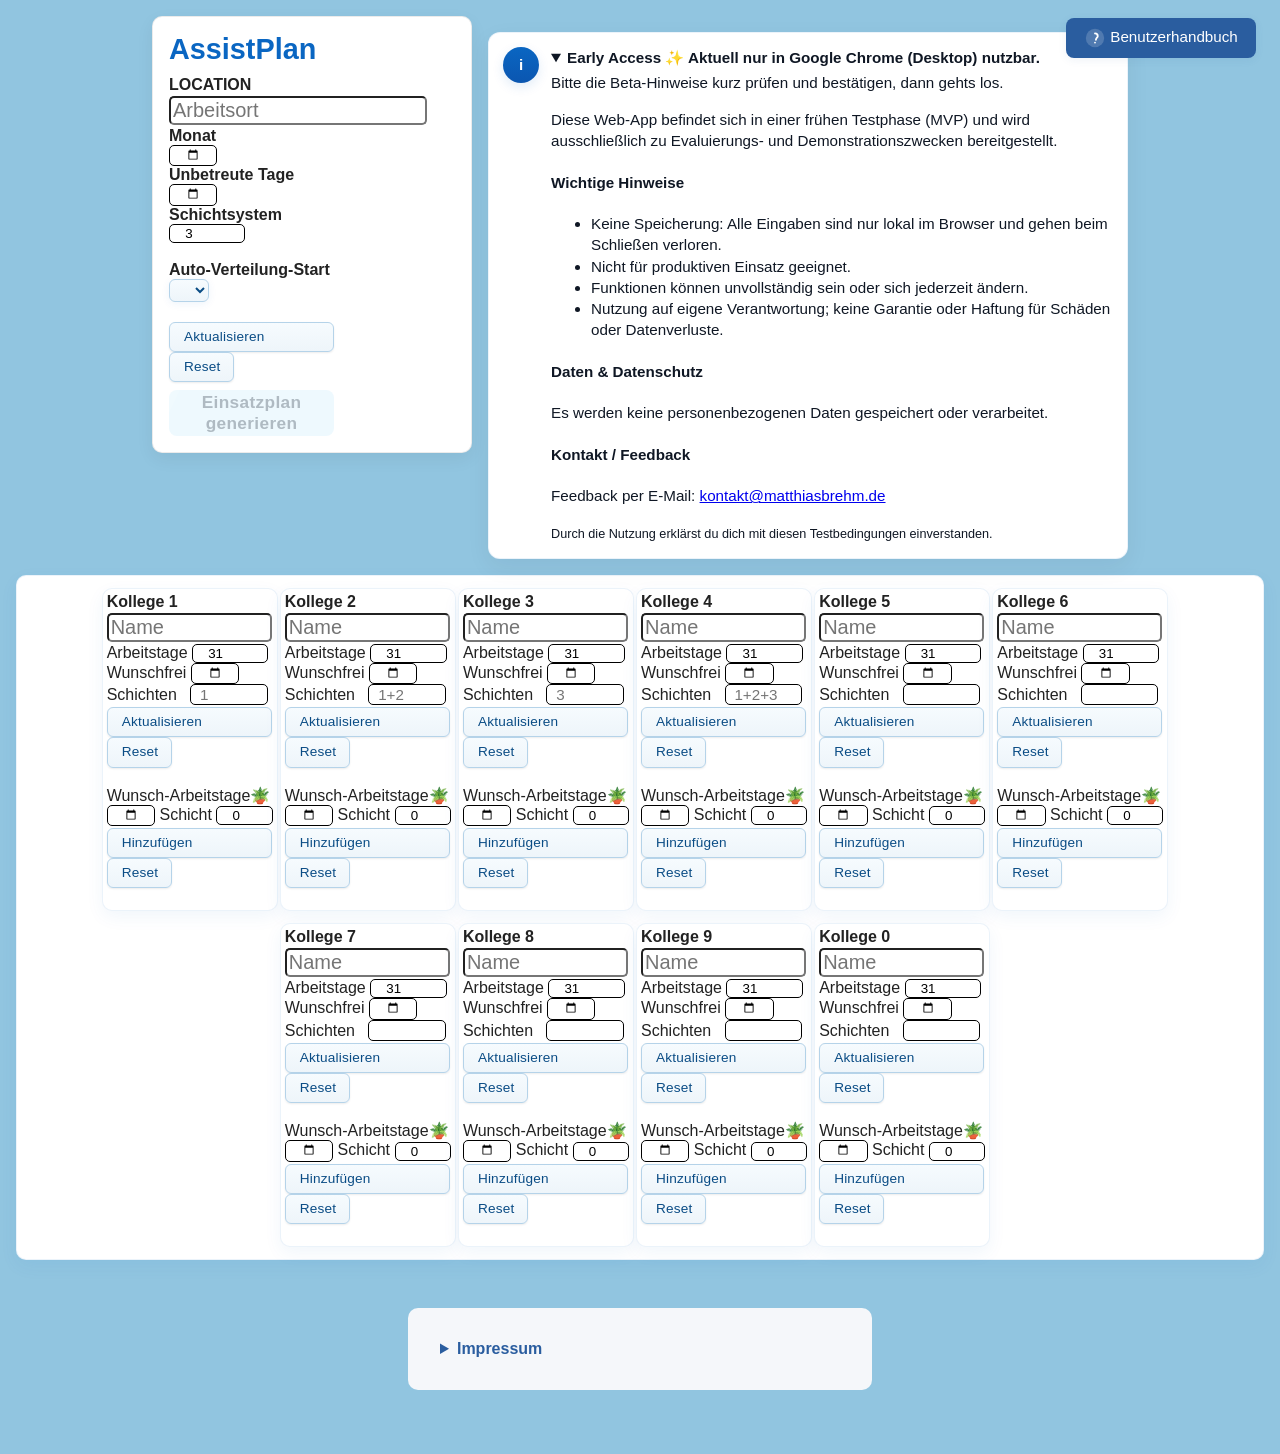
==== commit 3ee358a6: "Update email address" ====
--- a/index.html
+++ b/index.html
@@ -162,7 +162,7 @@
             <p>Es werden keine personenbezogenen Daten gespeichert oder verarbeitet.</p>
 
             <h4>Kontakt / Feedback</h4>
-            <p>Feedback per E‑Mail: <a href="mailto:matthiasbrehm1@gmx.de">matthiasbrehm1@gmx.de</a></p>
+            <p>Feedback per E‑Mail: <a href="mailto:kontakt@matthiasbrehm.de">kontakt@matthiasbrehm.de</a></p>
 
             <small>Durch die Nutzung erklärst du dich mit diesen Testbedingungen einverstanden.</small>
         </details>
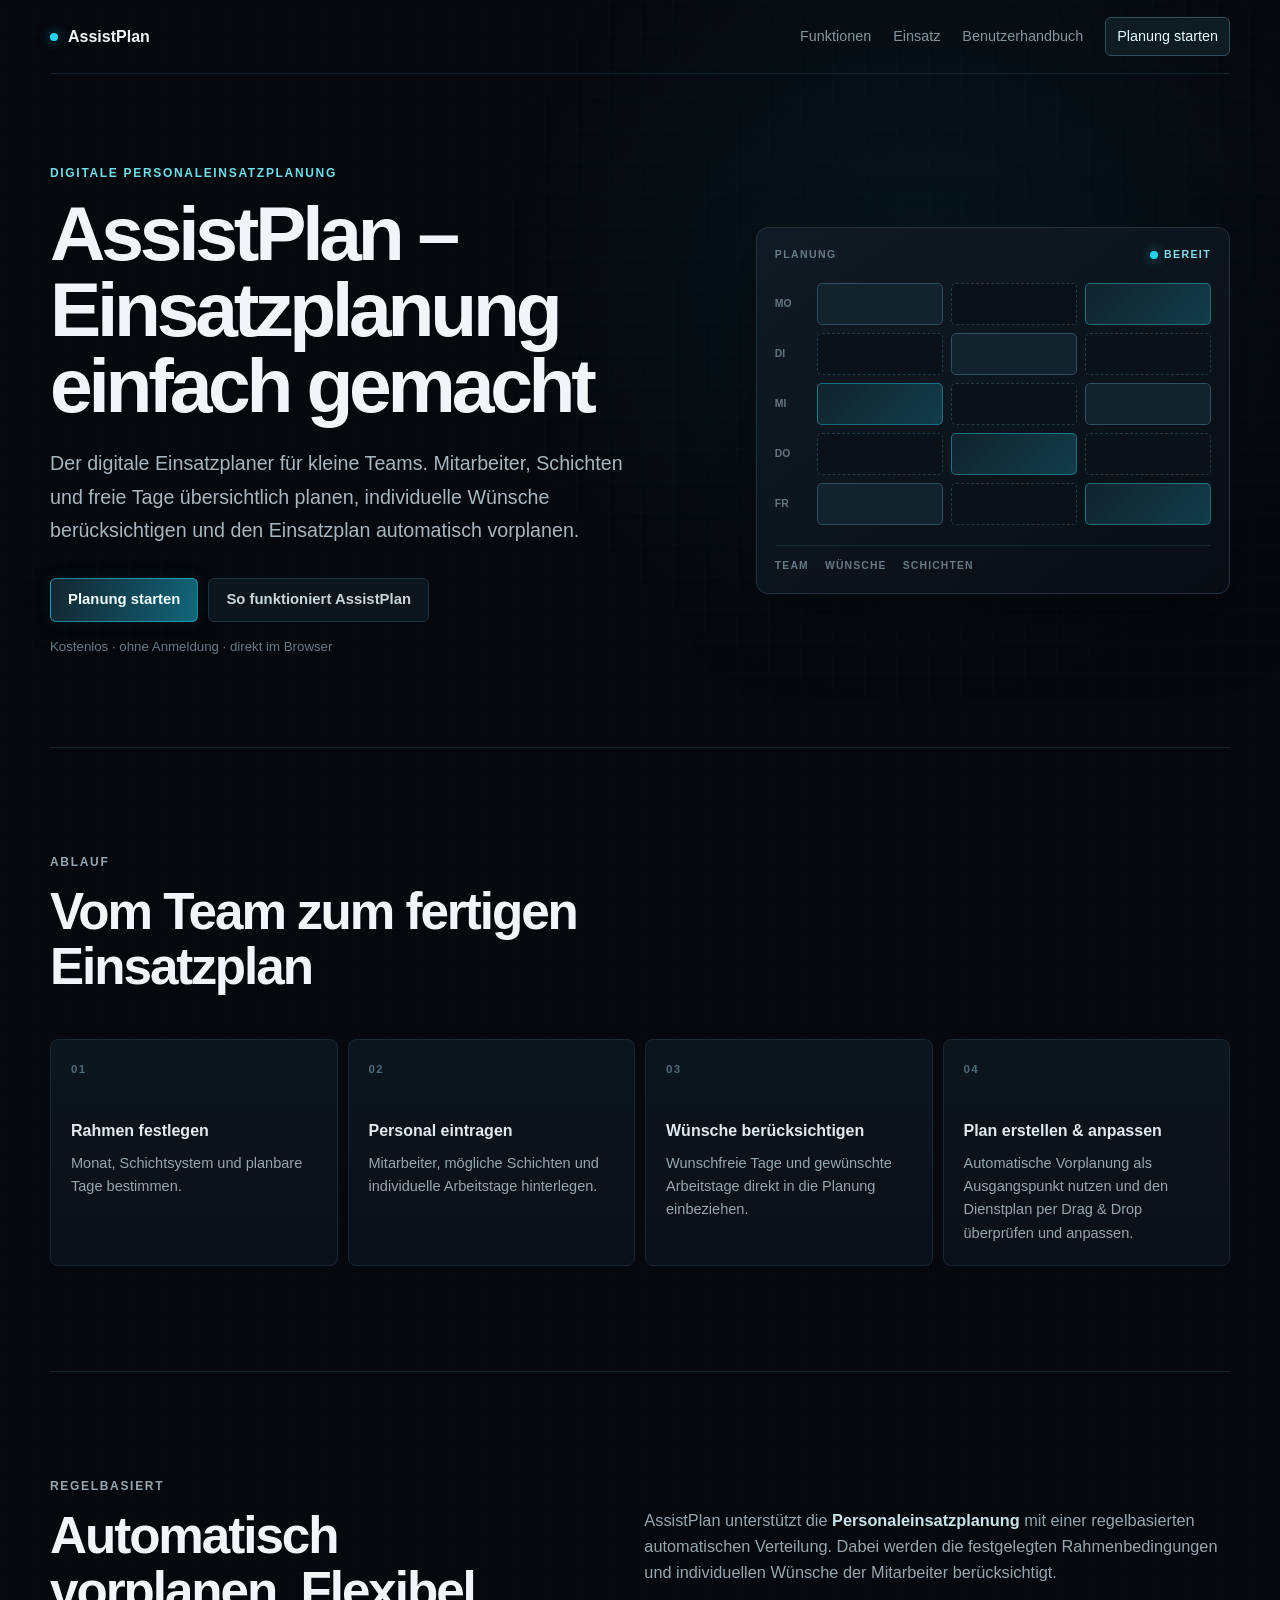
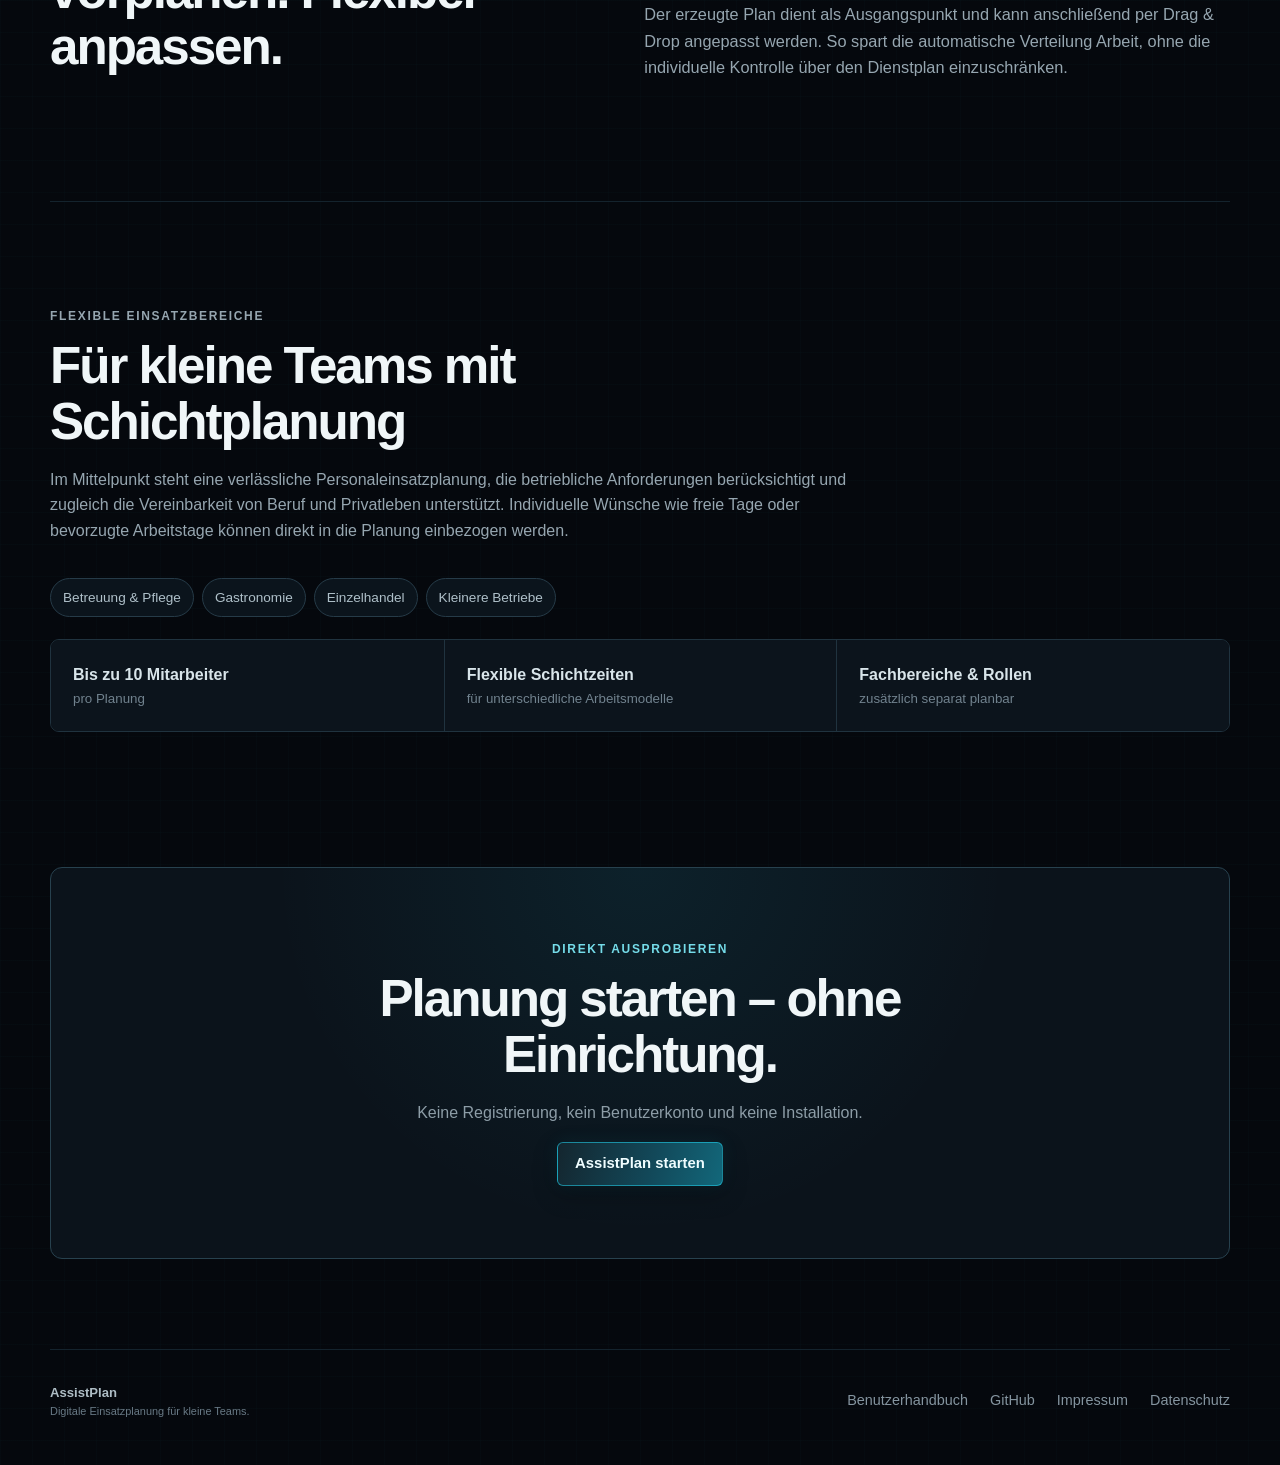
==== commit de3415de: "Redesign AssistPlan and improve onboarding" ====
--- a/index.html
+++ b/index.html
@@ -1,516 +1,119 @@
-<!DOCTYPE html>
-<html lang="en">
+<!doctype html>
+<html lang="de">
 <head>
-    <meta charset="UTF-8">
-    <meta name="viewport" content="width=device-width, initial-scale=1.0">
-    <meta name="description" content="AssistPlan ist ein digitaler Einsatzplaner für Betreuung und Pflege. Plane Einsätze, Mitarbeitende und Touren einfach, übersichtlich und effizient.">
-    <meta name="author" content="Matthias Brehm">
-    <link rel="stylesheet" href="design.css">
-    <link rel="icon" type="image/x-icon" href="favicon.ico">
-    <title>AssistPlan - Digitaler Einsatzplaner für Betreuung & Pflege</title>
+<meta charset="utf-8">
+<meta name="viewport" content="width=device-width,initial-scale=1">
+<title>AssistPlan – Einsatzplanung für kleine Teams</title>
+<meta name="description" content="AssistPlan ist ein digitaler Einsatzplaner für kleine Teams. Mitarbeiter, Schichten und freie Tage planen, Wünsche berücksichtigen und den Einsatzplan automatisch vorplanen.">
+<meta name="robots" content="index,follow">
+<link rel="canonical" href="https://assistplan.de/">
+<meta property="og:type" content="website">
+<meta property="og:locale" content="de_DE">
+<meta property="og:title" content="AssistPlan – Einsatzplanung für kleine Teams">
+<meta property="og:description" content="Mitarbeiter, Schichten und freie Tage übersichtlich planen, individuelle Wünsche berücksichtigen und den Einsatzplan automatisch vorplanen.">
+<meta property="og:url" content="https://assistplan.de/">
+<link rel="stylesheet" href="landing.css">
+<script type="application/ld+json">
+{"@context":"https://schema.org","@type":"SoftwareApplication","name":"AssistPlan","url":"https://assistplan.de/","applicationCategory":"BusinessApplication","operatingSystem":"Web Browser","description":"Digitaler Einsatzplaner für kleine Teams mit regelbasierter automatischer Vorplanung und manueller Anpassung per Drag & Drop.","isAccessibleForFree":true}
+</script>
 </head>
 <body>
-    <button 
-        id="Benutzerdokumentation"
-        style="
-            position: absolute; 
-            top: 18px; 
-            right: 24px; 
-            z-index: 1000; 
-            background: #2a5d9f; 
-            color: #fff; 
-            border: none; 
-            border-radius: 8px; 
-            padding: 0.6em 1.2em; 
-            font-size: 0.95rem; 
-            font-weight: 500; 
-            box-shadow: 0 2px 8px rgba(42,93,159,0.08); 
-            cursor: pointer; 
-            transition: background 0.18s;
-            align-items: center;
-            gap: 0.5em;
-        " 
-        onmouseover="this.style.background='#17406e'" 
-        onmouseout="this.style.background='#2a5d9f'"
-        onclick="window.open('user-doku.html', '_blank')"
-    >
-        <svg width="22" height="22" fill="none" viewBox="0 0 24 24" style="vertical-align:middle;">
-            <circle cx="12" cy="12" r="10" fill="#fff" opacity="0.18"/>
-            <path d="M12 17h.01M12 7a3 3 0 0 1 3 3c0 1.5-2 2-2 4" stroke="#fff" stroke-width="2" stroke-linecap="round" stroke-linejoin="round"/>
-        </svg>
-        Benutzerhandbuch
-    </button>
+<header class="header">
+  <a class="brand" href="/"><i></i>AssistPlan</a>
+  <nav><a href="#funktionen">Funktionen</a><a href="#einsatz">Einsatz</a><a href="planung/benutzerhandbuch/">Benutzerhandbuch</a><a class="navcta" href="planung/">Planung starten</a></nav>
+</header>
 
+<main>
+<section class="hero">
+  <div>
+    <p class="eyebrow">Digitale Personaleinsatzplanung</p>
+    <h1>AssistPlan – Einsatzplanung einfach gemacht</h1>
+    <p class="lead">Der digitale Einsatzplaner für kleine Teams. Mitarbeiter, Schichten und freie Tage übersichtlich planen, individuelle Wünsche berücksichtigen und den Einsatzplan automatisch vorplanen.</p>
+    <div class="actions"><a class="btn primary" href="planung/">Planung starten</a><a class="btn secondary" href="#funktionen">So funktioniert AssistPlan</a></div>
+    <p class="note">Kostenlos · ohne Anmeldung · direkt im Browser</p>
+  </div>
+  <div class="preview" aria-label="Abstrakte Vorschau einer Einsatzplanung">
+    <div class="preview-head"><span>PLANUNG</span><span class="ready"><i></i>BEREIT</span></div>
+    <div class="grid" aria-hidden="true">
+      <b>MO</b><span class="on"></span><span></span><span class="cyan"></span>
+      <b>DI</b><span></span><span class="on"></span><span></span>
+      <b>MI</b><span class="cyan"></span><span></span><span class="on"></span>
+      <b>DO</b><span></span><span class="cyan"></span><span></span>
+      <b>FR</b><span class="on"></span><span></span><span class="cyan"></span>
+    </div>
+    <div class="preview-foot">TEAM &nbsp;&nbsp; WÜNSCHE &nbsp;&nbsp; SCHICHTEN</div>
+  </div>
+</section>
 
-                         <!-- Step  1 -->
+<section class="section" id="funktionen">
+  <p class="eyebrow">Ablauf</p><h2>Vom Team zum fertigen Einsatzplan</h2>
+  <div class="steps">
+    <article><em>01</em><h3>Rahmen festlegen</h3><p>Monat, Schichtsystem und planbare Tage bestimmen.</p></article>
+    <article><em>02</em><h3>Personal eintragen</h3><p>Mitarbeiter, mögliche Schichten und individuelle Arbeitstage hinterlegen.</p></article>
+    <article><em>03</em><h3>Wünsche berücksichtigen</h3><p>Wunschfreie Tage und gewünschte Arbeitstage direkt in die Planung einbeziehen.</p></article>
+    <article><em>04</em><h3>Plan erstellen &amp; anpassen</h3><p>Automatische Vorplanung als Ausgangspunkt nutzen und den Dienstplan per Drag &amp; Drop überprüfen und anpassen.</p></article>
+  </div>
+</section>
 
-                         <div id="hauptbereich">
+<section class="section split">
+  <div><p class="eyebrow">Regelbasiert</p><h2>Automatisch vorplanen. Flexibel anpassen.</h2></div>
+  <div class="copy"><p>AssistPlan unterstützt die <strong>Personaleinsatzplanung</strong> mit einer regelbasierten automatischen Verteilung. Dabei werden die festgelegten Rahmenbedingungen und individuellen Wünsche der Mitarbeiter berücksichtigt.</p><p>Der erzeugte Plan dient als Ausgangspunkt und kann anschließend per Drag &amp; Drop angepasst werden. So spart die automatische Verteilung Arbeit, ohne die individuelle Kontrolle über den Dienstplan einzuschränken.</p></div>
+</section>
 
-<div class="hidden" id="monat-details-input-container">
-    
-  <h1>AssistPlan</h1> 
-  <button id="allgemeine_einstellungen_ausblenden-btn" style="font-size: 1rem;" onclick="this.disabled=true; allgemeine_einstellungen_ausblenden();">ⓧ</button> <br><br>
+<section class="section" id="einsatz">
+  <p class="eyebrow">Flexible Einsatzbereiche</p><h2>Für kleine Teams mit Schichtplanung</h2>
+  <p class="wide">Im Mittelpunkt steht eine verlässliche Personaleinsatzplanung, die betriebliche Anforderungen berücksichtigt und zugleich die Vereinbarkeit von Beruf und Privatleben unterstützt. Individuelle Wünsche wie freie Tage oder bevorzugte Arbeitstage können direkt in die Planung einbezogen werden.</p>
+  <div class="chips"><span>Betreuung &amp; Pflege</span><span>Gastronomie</span><span>Einzelhandel</span><span>Kleinere Betriebe</span></div>
+  <div class="facts"><div><strong>Bis zu 10 Mitarbeiter</strong><small>pro Planung</small></div><div><strong>Flexible Schichtzeiten</strong><small>für unterschiedliche Arbeitsmodelle</small></div><div><strong>Fachbereiche & Rollen</strong><small>zusätzlich separat planbar</small></div></div>
+</section>
 
-  
-  <!--    <p id="app-infos">Versionsnummer v12a</p> 
-        <p id="app-infos">Entwickler: Matthias Brehm</p> -->
+<section class="final">
+  <p class="eyebrow">Direkt ausprobieren</p><h2>Planung starten – ohne Einrichtung.</h2>
+  <p>Keine Registrierung, kein Benutzerkonto und keine Installation.</p>
+  <a class="btn primary" href="planung/">AssistPlan starten</a>
+</section>
+</main>
 
-        <!-- App Info Section 
-    <section style="background: #f5f7fa; border-radius: 10px; padding: 1rem; margin-bottom: 1rem; box-shadow: 0 2px 8px rgba(0,0,0,0.04);">
-        <h2 style="margin-top:0; font-size:1.4rem; color:#2a5d9f; display:flex; align-items:center; gap:0.5em;">
-            <svg width="28" height="28" fill="none" viewBox="0 0 24 24" style="vertical-align:middle;"><circle cx="12" cy="12" r="10" fill="#2a5d9f"/><path d="M8 12l2 2 4-4" stroke="#fff" stroke-width="2" stroke-linecap="round" stroke-linejoin="round"/></svg>
-            AssistPlan <span style="font-size: 50px;">  🪴</span>
-        </h2>
-        <p style="margin:0.5em 0 0 0; color:#333; font-size:1.05rem;">
-            Der ultimative Einsatzplaner: Nie wieder Dienstplan-Frust! Wünsche werden Wirklichkeit, Kollegen jubeln, der Chef tanzt – und du hast endlich Zeit für das echte Leben. Einfach. Magisch. Unschlagbar.
-<br>
-            <span style="color:#2a5d9f; font-weight:500;">Einfach. Magisch. Unschlagbar.</span>
-        </p>
-    </section> -->
-      
-
-   
-
-<!-- Monatserkennung --> 
-
-<b> 
-    LOCATION <br>
-    <input type="text" id="location-name-input" name="location-name-input" placeholder="Arbeitsort" style="width: 250px;"> <br>
-
-    <label for="monat-input">Monat</label> <br> 
-    <input type="month" id="monat-input" name="monat-input" min="2026-01" value="2026-02">   <br>
-
-<!-- Unbetreute Tage -->
-
-    <label for="unbetreuter-tag-input">Unbetreute Tage <br></label>
-    <input type="date" id="unbetreuter-tag-input" name="unbetreuter-tag-input" min="2026-01-01"> <br>
-
-
-<!-- Schichtsystem -->
-    <label for ="schichtsystem-input">Schichtsystem </label> <br>
-    <input type="number" id="schichtsystem-input" name="schichtsystem-input" min="1" max="3" value="3"> <br> <br>
-
-<label for="start-kollege-input">Auto-Verteilung-Start</label> <br>
-
-    <select id="start-kollege-input" name="start-kollege-input">
-        <option value="kollege1">Kollege 1</option>
-        <option value="kollege2">Kollege 2</option>
-        <option value="kollege3">Kollege 3</option>
-        <option value="kollege4">Kollege 4</option>
-        <option value="kollege5">Kollege 5</option>
-        <option value="kollege6">Kollege 6</option>
-        <option value="kollege7">Kollege 7</option>
-        <option value="kollege8">Kollege 8</option>
-        <option value="kollege9">Kollege 9</option>
-        <option value="kollege0">Kollege 0</option>
-    </select> <br> <br>
-
-
-
-    <button id="zeige-monat-details-btn" onclick="this.disabled=true; this.type='button'">Aktualisieren</button> <br>  
-    <button type="button" onclick="monat_input_reset()">Reset</button> <br> 
-
-    </b>
-        <button id="generate-einsatzplan-btn" onclick="this.disabled=true; generate_einsatzplan_with_rules();" disabled>Einsatzplan generieren</button>
-
-        <!-- Aktivierungs-Skript für den Generieren-Button -->
-    <script>
-    let monatSelected = false;
-    let detailsClicked = false;
-
-    document.getElementById('monat-input').addEventListener('input', function() {
-        monatSelected = !!this.value;
-        updateGenerateButton();
-    });
-
-    document.getElementById('zeige-monat-details-btn').addEventListener('click', function() {
-        detailsClicked = true;
-        updateGenerateButton();
-        document.getElementById('Benutzerdokumentation').style.display = 'none';
-    });
-
-    function updateGenerateButton() {
-        document.getElementById('generate-einsatzplan-btn').disabled = !(monatSelected && detailsClicked);
-    }
-    </script>
-
-
-    
-</div>
-                         <!-- Bestätigen 1 -->
-    <div id="monat-details-ausgabe"></div>
-    <aside id="mvp-hinweis" aria-labelledby="mvp-hinweis-title" style="max-width:640px; margin:1rem 0;">
-        <details open>
-            <summary id="mvp-hinweis-title">
-                <strong>Early Access  ✨ Aktuell nur in Google Chrome (Desktop) nutzbar. </strong>
-                <span style="display:block; font-weight:normal; margin-top:0.25rem;">
-                    Bitte die Beta-Hinweise kurz prüfen und bestätigen, dann gehts los.
-                </span>
-            </summary>
-
-            <p>Diese Web‑App befindet sich in einer frühen Testphase (MVP) und wird ausschließlich zu Evaluierungs- und Demonstrationszwecken bereitgestellt.</p>
-
-            <h4>Wichtige Hinweise</h4>
-            <ul>
-                <li>Keine Speicherung: Alle Eingaben sind nur lokal im Browser und gehen beim Schließen verloren.</li>
-                <li>Nicht für produktiven Einsatz geeignet.</li>
-                <li>Funktionen können unvollständig sein oder sich jederzeit ändern.</li>
-                <li>Nutzung auf eigene Verantwortung; keine Garantie oder Haftung für Schäden oder Datenverluste.</li>
-            </ul>
-
-            <h4>Daten &amp; Datenschutz</h4>
-            <p>Es werden keine personenbezogenen Daten gespeichert oder verarbeitet.</p>
-
-            <h4>Kontakt / Feedback</h4>
-            <p>Feedback per E‑Mail: <a href="mailto:kontakt@matthiasbrehm.de">kontakt@matthiasbrehm.de</a></p>
-
-            <small>Durch die Nutzung erklärst du dich mit diesen Testbedingungen einverstanden.</small>
-        </details>
-    </aside>
- 
-                             </div> 
-
-                           
-
-
-
-
-
-
-
-                         <!-- Step  2 -->
-
-<div id="kollegen-1bis0-container" style="display: flex; justify-content: center; align-items: center; ">
-<div class="kollege-div">
-<!-- Kollegen 1 hinzufügen -->
-    <b>Kollege 1</b><br>
-    <input type="text" id="kollege1-name-input" name="kollege1-name-input" placeholder="Name"> <br>
-
-    <!-- Maximale Arbeitstage im Monat für Kollege 1 -->
-    <label for="kollege1-max-arbeitstage-input">Arbeitstage</label> 
-    <input type="number" id="kollege1-max-arbeitstage-input" name="kollege1-max-arbeitstage-input" min="0" max="31" value="31"> <br>
-
-    <!-- Wunschfreie Tage & Schicht Abneigung -->
-    <label for="kollege1-wunschfrei-input">Wunschfrei</label>
-    <input type="date" id="kollege1-wunschfrei-input" name="kollege1-wunschfrei-input" min="2026-01-01">  <br>
-
-    <label for="kollege1-schicht-praeferenz-input">Schichten &nbsp</label> 
-    <input type="text" id="kollege1-schicht-praeferenz-input" name="kollege1-schicht-praeferenz-input" placeholder="1" size="5"> <br>
-    
-    <button id="kollege1-hinzufuegen-btn">Aktualisieren</button> <br> 
-    <button type="button" onclick="kollege1_input_reset()">Reset</button><br><br>
-
-    <!-- Wunsch-Arbeitstage & Schicht -->
-    <label for="kollege1-wunscharbeiten-input">Wunsch-Arbeitstage🪴</label> <br>
-    <input type="date" id="kollege1-wunscharbeiten-input" name="kollege1-wunscharbeiten-input" min="2026-01-01"> 
-
-    <label for="kollege1-wunscharbeiten-schicht-input">Schicht</label>
-    <input type="number" id="kollege1-wunscharbeiten-schicht-input" name="kollege1-wunscharbeiten-schicht-input" min="1" max="3" value="0"> <br>
-
-    <button id="kollege1-wunscharbeiten-hinzufuegen-btn">Hinzufügen</button> <br>
-    <button type="button" onclick="kollege1_wunscharbeiten_input_reset()">Reset</button><br><br>
-</div>
-<div class="kollege-div">
-<!-- Kollegen 2 hinzufügen -->
-    <b>Kollege 2</b><br>
-    <input type="text" id="kollege2-name-input" name="kollege2-name-input" placeholder="Name"> <br>
-
-    <!-- Maximale Arbeitstage im Monat für Kollege 2 -->
-    <label for="kollege2-max-arbeitstage-input">Arbeitstage</label> 
-    <input type="number" id="kollege2-max-arbeitstage-input" name="kollege2-max-arbeitstage-input" min="0" max="31" value="31"> <br>
-    
-    <!-- Wunschfreie Tage & Schicht Abneigung -->
-    <label for="kollege2-wunschfrei-input">Wunschfrei</label> 
-    <input type="date" id="kollege2-wunschfrei-input" name="kollege2-wunschfrei-input" min="2026-01-01">  <br>
-
-    <label for="kollege2-schicht-praeferenz-input">Schichten &nbsp;</label> 
-    <input type="text" id="kollege2-schicht-praeferenz-input" name="kollege2-schicht-praeferenz-input" placeholder="1+2" size="5"> <br>
-    
-    <button id="kollege2-hinzufuegen-btn">Aktualisieren</button> <br> 
-    <button type="button" onclick="kollege2_input_reset()">Reset</button><br><br>
-
-    <!-- Wunsch-Arbeitstage & Schicht -->
-    <label for="kollege2-wunscharbeiten-input">Wunsch-Arbeitstage🪴</label> <br>
-    <input type="date" id="kollege2-wunscharbeiten-input" name="kollege2-wunscharbeiten-input" min="2026-01-01"> 
-
-    <label for="kollege2-wunscharbeiten-schicht-input">Schicht</label>
-    <input type="number" id="kollege2-wunscharbeiten-schicht-input" name="kollege2-wunscharbeiten-schicht-input" min="1" max="3" value="0"> <br>
-
-    <button id="kollege2-wunscharbeiten-hinzufuegen-btn">Hinzufügen</button> <br>
-    <button type="button" onclick="kollege2_wunscharbeiten_input_reset()">Reset</button><br><br>
-</div>
-<div class="kollege-div">
-<!-- Kollegen 3 hinzufügen -->
-    <b>Kollege 3</b><br>
-    <input type="text" id="kollege3-name-input" name="kollege3-name-input" placeholder="Name"> <br>
-
-    <!-- Maximale Arbeitstage im Monat für Kollege 3 -->
-    <label for="kollege3-max-arbeitstage-input">Arbeitstage</label> 
-    <input type="number" id="kollege3-max-arbeitstage-input" name="kollege3-max-arbeitstage-input" min="0" max="31" value="31"> <br>
-    
-    <!-- Wunschfreie Tage & Schicht Abneigung -->
-    <label for="kollege3-wunschfrei-input">Wunschfrei</label> 
-    <input type="date" id="kollege3-wunschfrei-input" name="kollege3-wunschfrei-input" min="2026-01-01">  <br>
-
-    <label for="kollege3-schicht-praeferenz-input">Schichten &nbsp;</label> 
-    <input type="text" id="kollege3-schicht-praeferenz-input" name="kollege3-schicht-praeferenz-input" placeholder="3" size="5"> <br>
-    
-    <button id="kollege3-hinzufuegen-btn">Aktualisieren</button> <br> 
-    <button type="button" onclick="kollege3_input_reset()">Reset</button><br><br>
-
-    <!-- Wunsch-Arbeitstage & Schicht -->
-    <label for="kollege3-wunscharbeiten-input">Wunsch-Arbeitstage🪴</label> <br>
-    <input type="date" id="kollege3-wunscharbeiten-input" name="kollege3-wunscharbeiten-input" min="2026-01-01"> 
-
-    <label for="kollege3-wunscharbeiten-schicht-input">Schicht</label>
-    <input type="number" id="kollege3-wunscharbeiten-schicht-input" name="kollege3-wunscharbeiten-schicht-input" min="1" max="3" value="0"> <br>
-
-    <button id="kollege3-wunscharbeiten-hinzufuegen-btn">Hinzufügen</button> <br>
-    <button type="button" onclick="kollege3_wunscharbeiten_input_reset()">Reset</button><br><br>
-</div>
-<div class="kollege-div">
-<!-- Kollegen 4 hinzufügen -->
-    <b>Kollege 4</b><br>
-    <input type="text" id="kollege4-name-input" name="kollege4-name-input" placeholder="Name"> <br>
-
-    <!-- Maximale Arbeitstage im Monat für Kollege 4 -->
-    <label for="kollege4-max-arbeitstage-input">Arbeitstage</label> 
-    <input type="number" id="kollege4-max-arbeitstage-input" name="kollege4-max-arbeitstage-input" min="0" max="31" value="31"> <br>
-    
-    <!-- Wunschfreie Tage & Schicht Abneigung -->
-    <label for="kollege4-wunschfrei-input">Wunschfrei</label> 
-    <input type="date" id="kollege4-wunschfrei-input" name="kollege4-wunschfrei-input" min="2026-01-01">  <br>
-
-    <label for="kollege4-schicht-praeferenz-input">Schichten &nbsp;</label> 
-    <input type="text" id="kollege4-schicht-praeferenz-input" name="kollege4-schicht-praeferenz-input" placeholder="1+2+3" size="5"> <br>
-    
-    <button id="kollege4-hinzufuegen-btn">Aktualisieren</button> <br> 
-    <button type="button" onclick="kollege4_input_reset()">Reset</button><br><br>
-
-    <!-- Wunsch-Arbeitstage & Schicht -->
-    <label for="kollege4-wunscharbeiten-input">Wunsch-Arbeitstage🪴</label> <br>
-    <input type="date" id="kollege4-wunscharbeiten-input" name="kollege4-wunscharbeiten-input " min="2026-01-01"> 
-
-    <label for="kollege4-wunscharbeiten-schicht-input">Schicht</label>
-    <input type="number" id="kollege4-wunscharbeiten-schicht-input" name="kollege4-wunscharbeiten-schicht-input" min="1" max="3" value="0"> <br>
-
-    <button id="kollege4-wunscharbeiten-hinzufuegen-btn">Hinzufügen</button> <br>
-    <button type="button" onclick="kollege4_wunscharbeiten_input_reset()">Reset</button><br><br>
-</div>
-<div class="kollege-div">
-<!-- Kollegen 5 hinzufügen -->
-    <b>Kollege 5</b><br>
-    <input type="text" id="kollege5-name-input" name="kollege5-name-input" placeholder="Name"> <br>
-
-    <!-- Maximale Arbeitstage im Monat für Kollege 5 -->
-    <label for="kollege5-max-arbeitstage-input">Arbeitstage</label> 
-    <input type="number" id="kollege5-max-arbeitstage-input" name="kollege5-max-arbeitstage-input" min="0" max="31" value="31"> <br>
-    
-    <!-- Wunschfreie Tage & Schicht Abneigung -->
-    <label for="kollege5-wunschfrei-input">Wunschfrei</label> 
-    <input type="date" id="kollege5-wunschfrei-input" name="kollege5-wunschfrei-input" min="2026-01-01">  <br>
-
-    <label for="kollege5-schicht-praeferenz-input">Schichten &nbsp;</label> 
-    <input type="text" id="kollege5-schicht-praeferenz-input" name="kollege5-schicht-praeferenz-input" placeholder="" size="5"> <br>
-    
-    <button id="kollege5-hinzufuegen-btn">Aktualisieren</button> <br> 
-    <button type="button" onclick="kollege5_input_reset()">Reset</button><br><br>
-
-    <!-- Wunsch-Arbeitstage & Schicht -->
-    <label for="kollege5-wunscharbeiten-input">Wunsch-Arbeitstage🪴</label> <br>
-    <input type="date" id="kollege5-wunscharbeiten-input" name="kollege5-wunscharbeiten-input " min="2026-01-01"> 
-
-    <label for="kollege5-wunscharbeiten-schicht-input">Schicht</label>
-    <input type="number" id="kollege5-wunscharbeiten-schicht-input" name="kollege5-wunscharbeiten-schicht-input" min="1" max="3" value="0"> <br>
-
-    <button id="kollege5-wunscharbeiten-hinzufuegen-btn">Hinzufügen</button> <br>
-    <button type="button" onclick="kollege5_wunscharbeiten_input_reset()">Reset</button><br><br>
+<div id="planning-device-notice" class="planning-device-notice" hidden>
+  <section class="planning-device-dialog" role="dialog" aria-modal="true" aria-labelledby="planning-device-title" aria-describedby="planning-device-text">
+    <button type="button" id="planning-device-close" class="planning-device-close" aria-label="Nutzungshinweis schließen">×</button>
+    <h2 id="planning-device-title">Hinweis zur Nutzung</h2>
+    <p id="planning-device-text">Die Dienstplanung mit AssistPlan ist aktuell für Google Chrome auf Desktop-Geräten optimiert. Eine Nutzung auf Smartphones/Tablets wird derzeit nicht unterstützt.</p>
+  </section>
 </div>
 
-                        <!-- Kollegen 6 bis 0 werden hier hinzugefügt -->
+<footer>
+  <div><strong>AssistPlan</strong><small>Digitale Einsatzplanung für kleine Teams.</small></div>
+  <nav><a href="/planung/benutzerhandbuch/">Benutzerhandbuch</a><a href="https://github.com/dubposse/assistplan" rel="noopener noreferrer">GitHub</a><a href="impressum.html">Impressum</a><a href="datenschutz.html">Datenschutz</a></nav>
+</footer>
+<script>
+  const planningLinks = document.querySelectorAll('a[href="planung/"]');
+  const planningDeviceNotice = document.getElementById('planning-device-notice');
 
-<div class="kollege-div">
-<!-- Kollegen 6 hinzufügen -->
-    <b>Kollege 6</b><br>
-    <input type="text" id="kollege6-name-input" name="kollege6-name-input" placeholder="Name"> <br>
+  planningLinks.forEach((link) => {
+    link.addEventListener('click', (event) => {
+      if (window.matchMedia('(max-width: 1100px)').matches) {
+        event.preventDefault();
+        planningDeviceNotice.hidden = false;
+        document.getElementById('planning-device-close').focus();
+      }
+    });
+  });
 
-    <!-- Maximale Arbeitstage im Monat für Kollege 6 -->
-    <label for="kollege6-max-arbeitstage-input">Arbeitstage</label> 
-    <input type="number" id="kollege6-max-arbeitstage-input" name="kollege6-max-arbeitstage-input" min="0" max="31" value="31"> <br>
-    
-    <!-- Wunschfreie Tage & Schicht Abneigung -->
-    <label for="kollege6-wunschfrei-input">Wunschfrei</label> 
-    <input type="date" id="kollege6-wunschfrei-input" name="kollege6-wunschfrei-input" min="2026-01-01">  <br>
+  const closePlanningDeviceNotice = () => {
+    planningDeviceNotice.hidden = true;
+  };
 
-    <label for="kollege6-schicht-praeferenz-input">Schichten &nbsp;</label> 
-    <input type="text" id="kollege6-schicht-praeferenz-input" name="kollege6-schicht-praeferenz-input" placeholder="" size="5"> <br>
-    
-    <button id="kollege6-hinzufuegen-btn">Aktualisieren</button> <br> 
-    <button type="button" onclick="kollege6_input_reset()">Reset</button><br><br>
-
-    <!-- Wunsch-Arbeitstage & Schicht -->
-    <label for="kollege6-wunscharbeiten-input">Wunsch-Arbeitstage🪴</label> <br>
-    <input type="date" id="kollege6-wunscharbeiten-input" name="kollege6-wunscharbeiten-input " min="2026-01-01"> 
-
-    <label for="kollege6-wunscharbeiten-schicht-input">Schicht</label>
-    <input type="number" id="kollege6-wunscharbeiten-schicht-input" name="kollege6-wunscharbeiten-schicht-input" min="1" max="3" value="0"> <br>
-
-    <button id="kollege6-wunscharbeiten-hinzufuegen-btn">Hinzufügen</button> <br>
-    <button type="button" onclick="kollege6_wunscharbeiten_input_reset()">Reset</button><br><br>
-</div>
-<div class="kollege-div">
-<!-- Kollegen 7 hinzufügen -->
-    <b>Kollege 7</b><br>
-    <input type="text" id="kollege7-name-input" name="kollege7-name-input" placeholder="Name"> <br>
-
-    <!-- Maximale Arbeitstage im Monat für Kollege 7 -->
-    <label for="kollege7-max-arbeitstage-input">Arbeitstage</label> 
-    <input type="number" id="kollege7-max-arbeitstage-input" name="kollege7-max-arbeitstage-input" min="0" max="31" value="31"> <br>
-    
-    <!-- Wunschfreie Tage & Schicht Abneigung -->
-    <label for="kollege7-wunschfrei-input">Wunschfrei</label> 
-    <input type="date" id="kollege7-wunschfrei-input" name="kollege7-wunschfrei-input" min="2026-01-01">  <br>
-
-    <label for="kollege7-schicht-praeferenz-input">Schichten &nbsp;</label> 
-    <input type="text" id="kollege7-schicht-praeferenz-input" name="kollege7-schicht-praeferenz-input" placeholder="" size="5"> <br>
-    
-    <button id="kollege7-hinzufuegen-btn">Aktualisieren</button> <br> 
-    <button type="button" onclick="kollege7_input_reset()">Reset</button><br><br>
-
-    <!-- Wunsch-Arbeitstage & Schicht -->
-    <label for="kollege7-wunscharbeiten-input">Wunsch-Arbeitstage🪴</label> <br>
-    <input type="date" id="kollege7-wunscharbeiten-input" name="kollege7-wunscharbeiten-input" min="2026-01-01"> 
-
-    <label for="kollege7-wunscharbeiten-schicht-input">Schicht</label>
-    <input type="number" id="kollege7-wunscharbeiten-schicht-input" name="kollege7-wunscharbeiten-schicht-input" min="1" max="3" value="0"> <br>
-
-    <button id="kollege7-wunscharbeiten-hinzufuegen-btn">Hinzufügen</button> <br>
-    <button type="button" onclick="kollege7_wunscharbeiten_input_reset()">Reset</button><br><br>
-</div>
-<div class="kollege-div">
-<!-- Kollegen 8 hinzufügen -->
-    <b>Kollege 8</b><br>
-    <input type="text" id="kollege8-name-input" name="kollege8-name-input" placeholder="Name"> <br>
-
-    <!-- Maximale Arbeitstage im Monat für Kollege 8 -->
-    <label for="kollege8-max-arbeitstage-input">Arbeitstage</label> 
-    <input type="number" id="kollege8-max-arbeitstage-input" name="kollege8-max-arbeitstage-input" min="0" max="31" value="31"> <br>
-    
-    <!-- Wunschfreie Tage & Schicht Abneigung -->
-    <label for="kollege8-wunschfrei-input">Wunschfrei</label> 
-    <input type="date" id="kollege8-wunschfrei-input" name="kollege8-wunschfrei-input" min="2026-01-01">  <br>
-
-    <label for="kollege8-schicht-praeferenz-input">Schichten &nbsp;</label> 
-    <input type="text" id="kollege8-schicht-praeferenz-input" name="kollege8-schicht-praeferenz-input" placeholder="" size="5"> <br>
-    
-    <button id="kollege8-hinzufuegen-btn">Aktualisieren</button> <br> 
-    <button type="button" onclick="kollege8_input_reset()">Reset</button><br><br>
-
-    <!-- Wunsch-Arbeitstage & Schicht -->
-    <label for="kollege8-wunscharbeiten-input">Wunsch-Arbeitstage🪴</label> <br>
-    <input type="date" id="kollege8-wunscharbeiten-input" name="kollege8-wunscharbeiten-input " min="2026-01-01"> 
-
-    <label for="kollege8-wunscharbeiten-schicht-input">Schicht</label>
-    <input type="number" id="kollege8-wunscharbeiten-schicht-input" name="kollege8-wunscharbeiten-schicht-input" min="1" max="3" value="0"> <br>
-
-    <button id="kollege8-wunscharbeiten-hinzufuegen-btn">Hinzufügen</button> <br>
-    <button type="button" onclick="kollege8_wunscharbeiten_input_reset()">Reset</button><br><br>
-</div>
-<div class="kollege-div">
-<!-- Kollegen 9 hinzufügen -->
-    <b>Kollege 9</b><br>
-    <input type="text" id="kollege9-name-input" name="kollege9-name-input" placeholder="Name"> <br>
-
-    <!-- Maximale Arbeitstage im Monat für Kollege 9 -->
-    <label for="kollege9-max-arbeitstage-input">Arbeitstage</label> 
-    <input type="number" id="kollege9-max-arbeitstage-input" name="kollege9-max-arbeitstage-input" min="0" max="31" value="31"> <br>
-    
-    <!-- Wunschfreie Tage & Schicht Abneigung -->
-    <label for="kollege9-wunschfrei-input">Wunschfrei</label> 
-    <input type="date" id="kollege9-wunschfrei-input" name="kollege9-wunschfrei-input" min="2026-01-01">  <br>
-
-    <label for="kollege9-schicht-praeferenz-input">Schichten &nbsp;</label> 
-    <input type="text" id="kollege9-schicht-praeferenz-input" name="kollege9-schicht-praeferenz-input" placeholder="" size="5"> <br>
-    
-    <button id="kollege9-hinzufuegen-btn">Aktualisieren</button> <br> 
-    <button type="button" onclick="kollege9_input_reset()">Reset</button><br><br>
-
-    <!-- Wunsch-Arbeitstage & Schicht -->
-    <label for="kollege9-wunscharbeiten-input">Wunsch-Arbeitstage🪴</label> <br>
-    <input type="date" id="kollege9-wunscharbeiten-input" name="kollege9-wunscharbeiten-input" min="2026-01-01"> 
-
-    <label for="kollege9-wunscharbeiten-schicht-input">Schicht</label>
-    <input type="number" id="kollege9-wunscharbeiten-schicht-input" name="kollege9-wunscharbeiten-schicht-input" min="1" max="3" value="0"> <br>
-
-    <button id="kollege9-wunscharbeiten-hinzufuegen-btn">Hinzufügen</button> <br>
-    <button type="button" onclick="kollege9_wunscharbeiten_input_reset()">Reset</button><br><br>
-</div>
-<div class="kollege-div">
-<!-- Kollege 0 hinzufügen -->
-    <b>Kollege 0</b><br>
-    <input type="text" id="kollege0-name-input" name="kollege0-name-input" placeholder="Name"> <br>
-
-    <!-- Maximale Arbeitstage im Monat für Kollege 0 -->
-    <label for="kollege0-max-arbeitstage-input">Arbeitstage</label> 
-    <input type="number" id="kollege0-max-arbeitstage-input" name="kollege0-max-arbeitstage-input" min="0" max="31" value="31"> <br>
-    
-    <!-- Wunschfreie Tage & Schicht Abneigung -->
-    <label for="kollege0-wunschfrei-input">Wunschfrei</label> 
-    <input type="date" id="kollege0-wunschfrei-input" name="kollege0-wunschfrei-input" min="2026-01-01">  <br>
-
-    <label for="kollege0-schicht-praeferenz-input">Schichten &nbsp;</label> 
-    <input type="text" id="kollege0-schicht-praeferenz-input" name="kollege0-schicht-praeferenz-input" placeholder="" size="5"> <br>
-    
-    <button id="kollege0-hinzufuegen-btn">Aktualisieren</button> <br> 
-    <button type="button" onclick="kollege0_input_reset()">Reset</button><br><br>
-
-    <!-- Wunsch-Arbeitstage & Schicht -->
-    <label for="kollege0-wunscharbeiten-input">Wunsch-Arbeitstage🪴</label> <br>
-    <input type="date" id="kollege0-wunscharbeiten-input" name="kollege0-wunscharbeiten-input" min="2026-01-01"> 
-
-    <label for="kollege0-wunscharbeiten-schicht-input">Schicht</label>
-    <input type="number" id="kollege0-wunscharbeiten-schicht-input" name="kollege0-wunscharbeiten-schicht-input" min="1" max="3" value="0"> <br>
-
-    <button id="kollege0-wunscharbeiten-hinzufuegen-btn">Hinzufügen</button> <br>
-    <button type="button" onclick="kollege0_wunscharbeiten_input_reset()">Reset</button><br><br>
-</div>
-</div>
-
-
-<!-- Impressum -->
-<footer style="max-width: 400px; margin: 3rem auto; padding: 2rem; background: #f5f7fa; border-radius: 10px; font-size: 0.9rem; color: #555;">
-    <details>
-        <summary style="cursor: pointer; color: #2a5d9f; font-weight: bold; font-size: 1rem;">
-            Impressum
-        </summary>
-        <div style="margin-top: 1rem;">
-            <p><strong>Angaben gemäß § 5 DDG:</strong></p>
-            <p>
-                Matthias Brehm<br>
-                Nordwestring 89<br>
-                90419 Nürnberg<br>
-                Deutschland
-            </p>
-            <p>
-                <strong>Kontakt:</strong><br>
-                E-Mail: <a href="mailto:kontakt@matthiasbrehm.de" style="color: #2a5d9f;">kontakt@matthiasbrehm.de</a>
-            </p>
-            <p>
-                <strong>Haftungsausschluss:</strong><br>
-                Diese Anwendung befindet sich in der Testphase. <br> Keine Haftung für Richtigkeit, Vollständigkeit oder<br>Aktualität der bereitgestellten Inhalte.
-            </p>
-            
-            <p>
-                <strong>Quellcode & Lizenz:</strong><br>
-                AssistPlan ist Open-Source-Software und wird unter der GNU Affero General Public License Version 3 (AGPL-3.0) veröffentlicht.
-                Der Quellcode und die vollständigen Lizenzbedingungen sind im GitHub-Repository von AssistPlan verfügbar: <br><br>
-                <a href="https://github.com/dubposse/assistplan">Quellcode auf GitHub · GNU AGPL-3.0</a>
-                
-            </p>
-        </div>
-    </details>
-</footer>
- <script src="app.js"></script>   
-
-</body>
-</html>
+  document.getElementById('planning-device-close').addEventListener('click', closePlanningDeviceNotice);
+  planningDeviceNotice.addEventListener('click', (event) => {
+    if (event.target === planningDeviceNotice) {
+      closePlanningDeviceNotice();
+    }
+  });
+  document.addEventListener('keydown', (event) => {
+    if (event.key === 'Escape' && !planningDeviceNotice.hidden) {
+      closePlanningDeviceNotice();
+    }
+  });
+</script>
+</body></html>
--- a/landing.css
+++ b/landing.css
@@ -0,0 +1,2 @@
+#planning-device-notice{position:fixed;inset:0;z-index:2000;display:flex;align-items:center;justify-content:center;padding:1rem;background:rgba(2,6,10,.68)}#planning-device-notice[hidden]{display:none}.planning-device-dialog{position:relative;width:min(520px,100%);padding:1.35rem 1.4rem;border:1px solid #294552;border-left:3px solid #22d3ee;border-radius:9px;background:#0b141c;color:#aebdc5;box-shadow:0 18px 55px rgba(0,0,0,.45);line-height:1.55}.planning-device-dialog h2{margin:0 2rem .75rem 0;color:#eef4f8;font-size:1.05rem}.planning-device-dialog p{margin:0}.planning-device-close{position:absolute;top:.7rem;right:.8rem;padding:0;border:0;background:transparent;color:#81909f;font-size:1.25rem;line-height:1;cursor:pointer}.planning-device-close:hover,.planning-device-close:focus-visible{color:#dffaff}.planning-device-close:focus-visible{outline:2px solid #22d3ee;outline-offset:3px}
+*{box-sizing:border-box}html{scroll-behavior:smooth}:root{--bg:#05080d;--surface:#0d151e;--border:#20333f;--text:#d7e2e8;--strong:#f0f6f8;--muted:#84949f;--cyan:#22d3ee;--max:1180px}body{margin:0;color:var(--text);background:radial-gradient(circle at 72% 9%,rgba(18,101,122,.14),transparent 27rem),linear-gradient(rgba(34,211,238,.014) 1px,transparent 1px),linear-gradient(90deg,rgba(34,211,238,.014) 1px,transparent 1px),var(--bg);background-size:auto,32px 32px,32px 32px,auto;font-family:-apple-system,BlinkMacSystemFont,"Segoe UI",Roboto,"Helvetica Neue",Arial,sans-serif;line-height:1.6}a{color:inherit}.header,main,footer{width:min(calc(100% - 40px),var(--max));margin:auto}.header{min-height:74px;display:flex;align-items:center;justify-content:space-between;gap:24px;border-bottom:1px solid #14232d}.brand{display:flex;align-items:center;gap:10px;color:var(--strong);font-weight:750;text-decoration:none}.brand i,.ready i{width:8px;height:8px;border-radius:50%;background:var(--cyan);box-shadow:0 0 12px rgba(34,211,238,.55)}nav{display:flex;align-items:center;gap:22px}nav a{color:var(--muted);font-size:.9rem;text-decoration:none}nav a:hover{color:var(--strong)}.navcta{padding:7px 11px;border:1px solid #31505e;border-radius:6px;background:#101c24;color:#dffaff!important}.hero{min-height:650px;padding:90px 0;display:grid;grid-template-columns:1.12fr .88fr;align-items:center;gap:clamp(45px,8vw,105px)}.eyebrow{margin:0 0 12px;color:#75dce9;font-size:.75rem;font-weight:750;letter-spacing:.14em;text-transform:uppercase}h1,h2,h3,p{margin-top:0}h1{margin-bottom:24px;color:var(--strong);font-size:clamp(2.8rem,6vw,5.35rem);line-height:.99;letter-spacing:-.055em}.lead{max-width:690px;margin-bottom:30px;color:#a8b6bf;font-size:clamp(1.04rem,1.8vw,1.23rem);line-height:1.7}.actions{display:flex;flex-wrap:wrap;gap:10px}.btn{min-height:44px;padding:0 17px;display:inline-flex;align-items:center;justify-content:center;border-radius:6px;text-decoration:none;font-weight:650;font-size:.93rem}.primary{color:#effdff;border:1px solid rgba(34,211,238,.55);background:linear-gradient(105deg,#14262f,#12495a 58%,#12677a);box-shadow:0 8px 25px rgba(0,0,0,.25),0 0 18px rgba(34,211,238,.08)}.secondary{color:#c7d5dc;border:1px solid var(--border);background:#0d151d}.note{margin:14px 0 0;color:#687985;font-size:.83rem}.preview{padding:18px;border:1px solid var(--border);border-radius:12px;background:linear-gradient(145deg,#111b25,#080d14);box-shadow:0 28px 70px rgba(0,0,0,.35)}.preview-head{display:flex;justify-content:space-between;color:#667985;font-size:.66rem;font-weight:700;letter-spacing:.13em}.ready{display:flex;align-items:center;gap:6px;color:#87dfe9}.grid{display:grid;grid-template-columns:34px repeat(3,1fr);gap:8px;margin:20px 0}.grid b{display:flex;align-items:center;color:#657681;font-size:.65rem}.grid span{height:42px;border:1px dashed #263a47;border-radius:5px;background:#0a1118}.grid .on{border-style:solid;border-color:#2f5060;background:#13232d}.grid .cyan{border-style:solid;border-color:rgba(34,211,238,.4);background:linear-gradient(135deg,#10232c,#123d49)}.preview-foot{padding-top:12px;border-top:1px solid #172832;color:#667985;font-size:.65rem;font-weight:700;letter-spacing:.11em}.section{padding:105px 0;border-top:1px solid #14232d}.section>h2,.section>.wide{max-width:800px}h2{margin-bottom:18px;color:var(--strong);font-size:clamp(2rem,4vw,3.35rem);line-height:1.08;letter-spacing:-.04em}h3{margin-bottom:8px;color:#dfe9ee;font-size:1rem}.section p{color:#96a6b0}.steps{margin-top:44px;display:grid;grid-template-columns:repeat(4,1fr);gap:10px}.steps article{min-height:205px;padding:20px;border:1px solid #172832;border-radius:8px;background:linear-gradient(#0d151d,#0a1017)}.steps em{display:block;margin-bottom:40px;color:#4b6b78;font-size:.72rem;font-style:normal;font-weight:700;letter-spacing:.12em}.steps p{margin:0;font-size:.91rem}.split{display:grid;grid-template-columns:.9fr 1.1fr;gap:clamp(40px,9vw,130px)}.copy{padding-top:30px}.copy p{font-size:1.02rem}.copy strong{color:#c9e5ea}.chips{display:flex;flex-wrap:wrap;gap:8px;margin:34px 0 22px}.chips span{padding:8px 12px;color:#afc0c9;border:1px solid #263b48;border-radius:999px;background:#0b141c;font-size:.85rem}.facts{display:grid;grid-template-columns:repeat(3,1fr);border:1px solid var(--border);border-radius:9px;overflow:hidden}.facts div{padding:22px;background:#0c141c}.facts div+div{border-left:1px solid var(--border)}.facts strong,.facts small{display:block}.facts strong{color:#d9e5ea}.facts small{color:#71828e}.final{margin:30px 0 90px;padding:clamp(36px,7vw,72px);text-align:center;border:1px solid #27414e;border-radius:12px;background:radial-gradient(circle at 50% 0%,rgba(34,211,238,.075),transparent 52%),#0b131b}.final h2{max-width:700px;margin-left:auto;margin-right:auto}.final>p:not(.eyebrow){color:#8d9da7}footer{padding:32px 0 45px;display:flex;justify-content:space-between;gap:30px;border-top:1px solid #14232d;color:#687985;font-size:.82rem}footer small{display:block}footer strong{color:#aebdc5}@media(max-width:900px){.header nav>a:not(.navcta){display:none}.hero{min-height:auto;grid-template-columns:1fr;padding:70px 0 80px}.preview{max-width:620px}.steps{grid-template-columns:repeat(2,1fr)}.split{grid-template-columns:1fr;gap:15px}.copy{padding-top:0}}@media(max-width:600px){.header,main,footer{width:min(calc(100% - 28px),var(--max))}.header{min-height:64px}.hero{gap:44px;padding:58px 0 68px}h1{font-size:clamp(2.5rem,13vw,3.6rem)}.actions{flex-direction:column}.btn{width:100%}.section{padding:72px 0}.steps{grid-template-columns:1fr}.steps article{min-height:0}.steps em{margin-bottom:25px}.facts{grid-template-columns:1fr}.facts div+div{border-left:0;border-top:1px solid var(--border)}.final{margin-bottom:65px;padding:36px 20px}footer{flex-direction:column}}
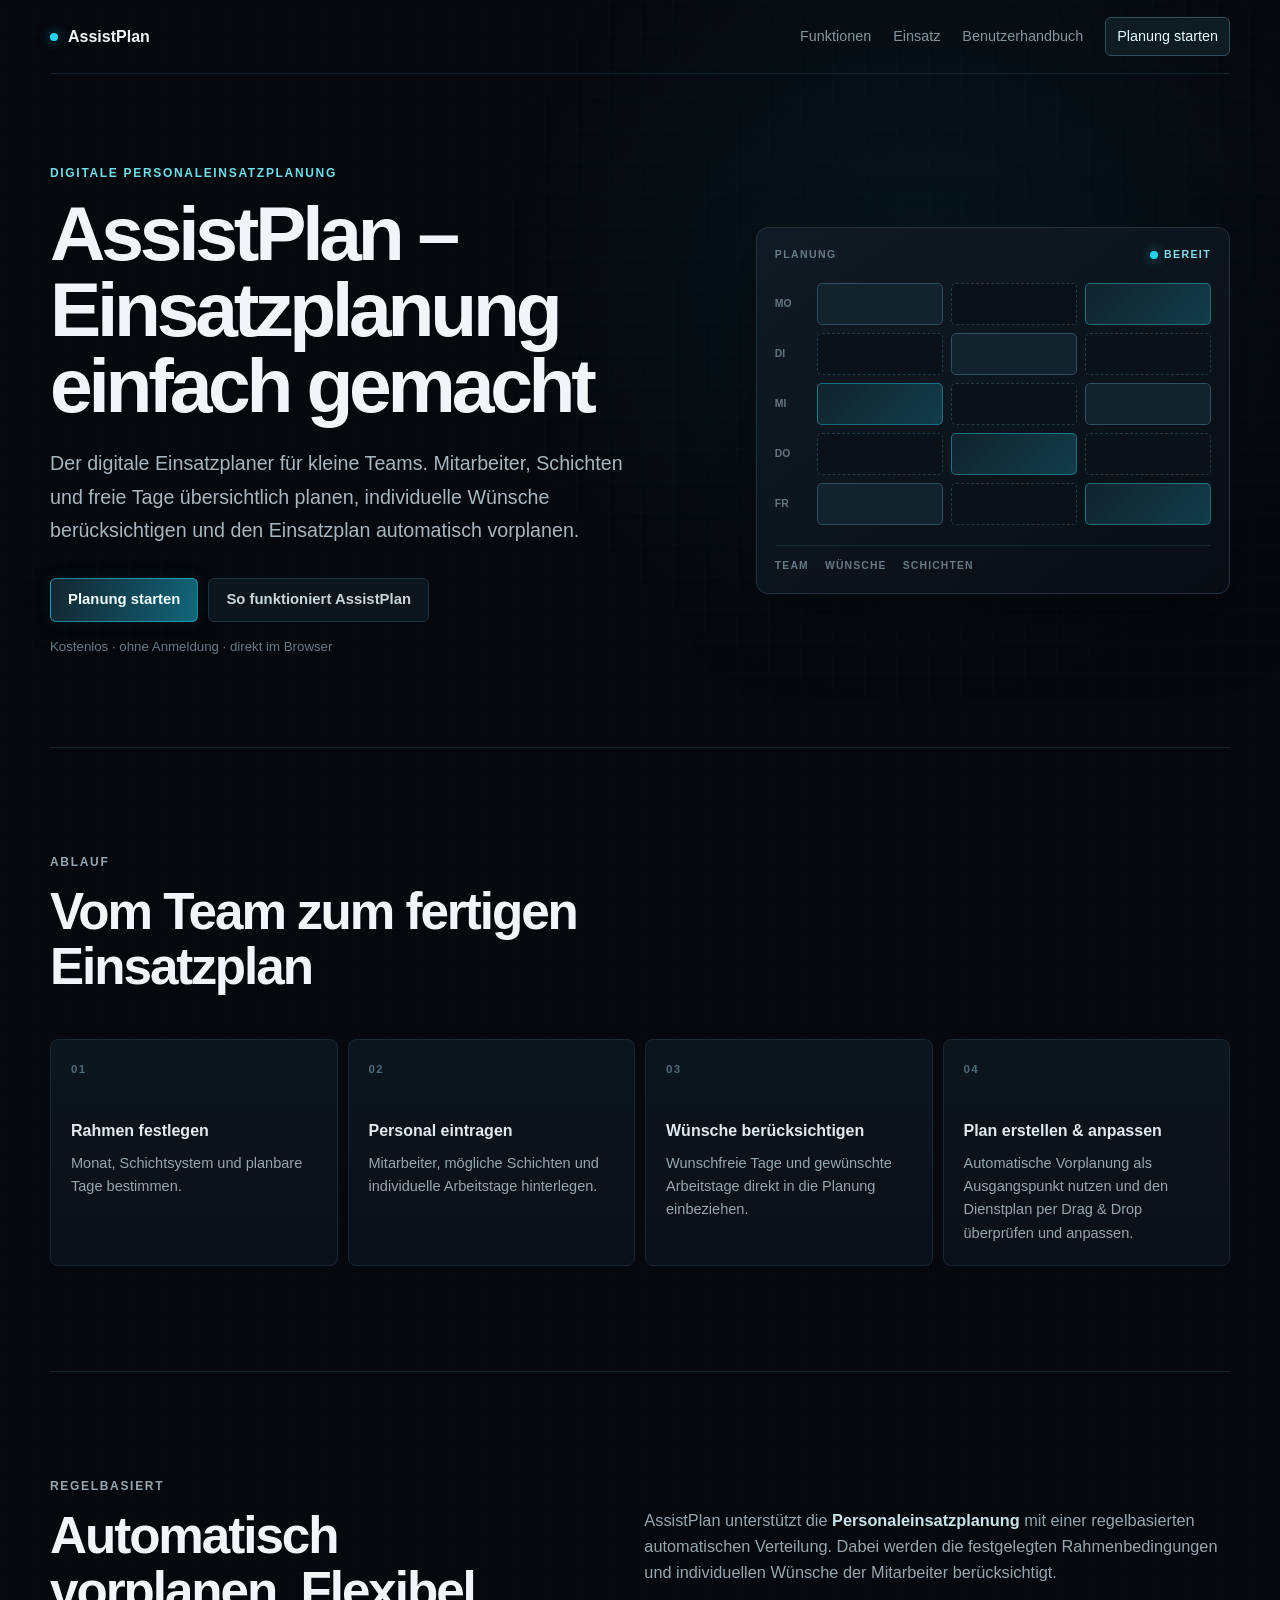
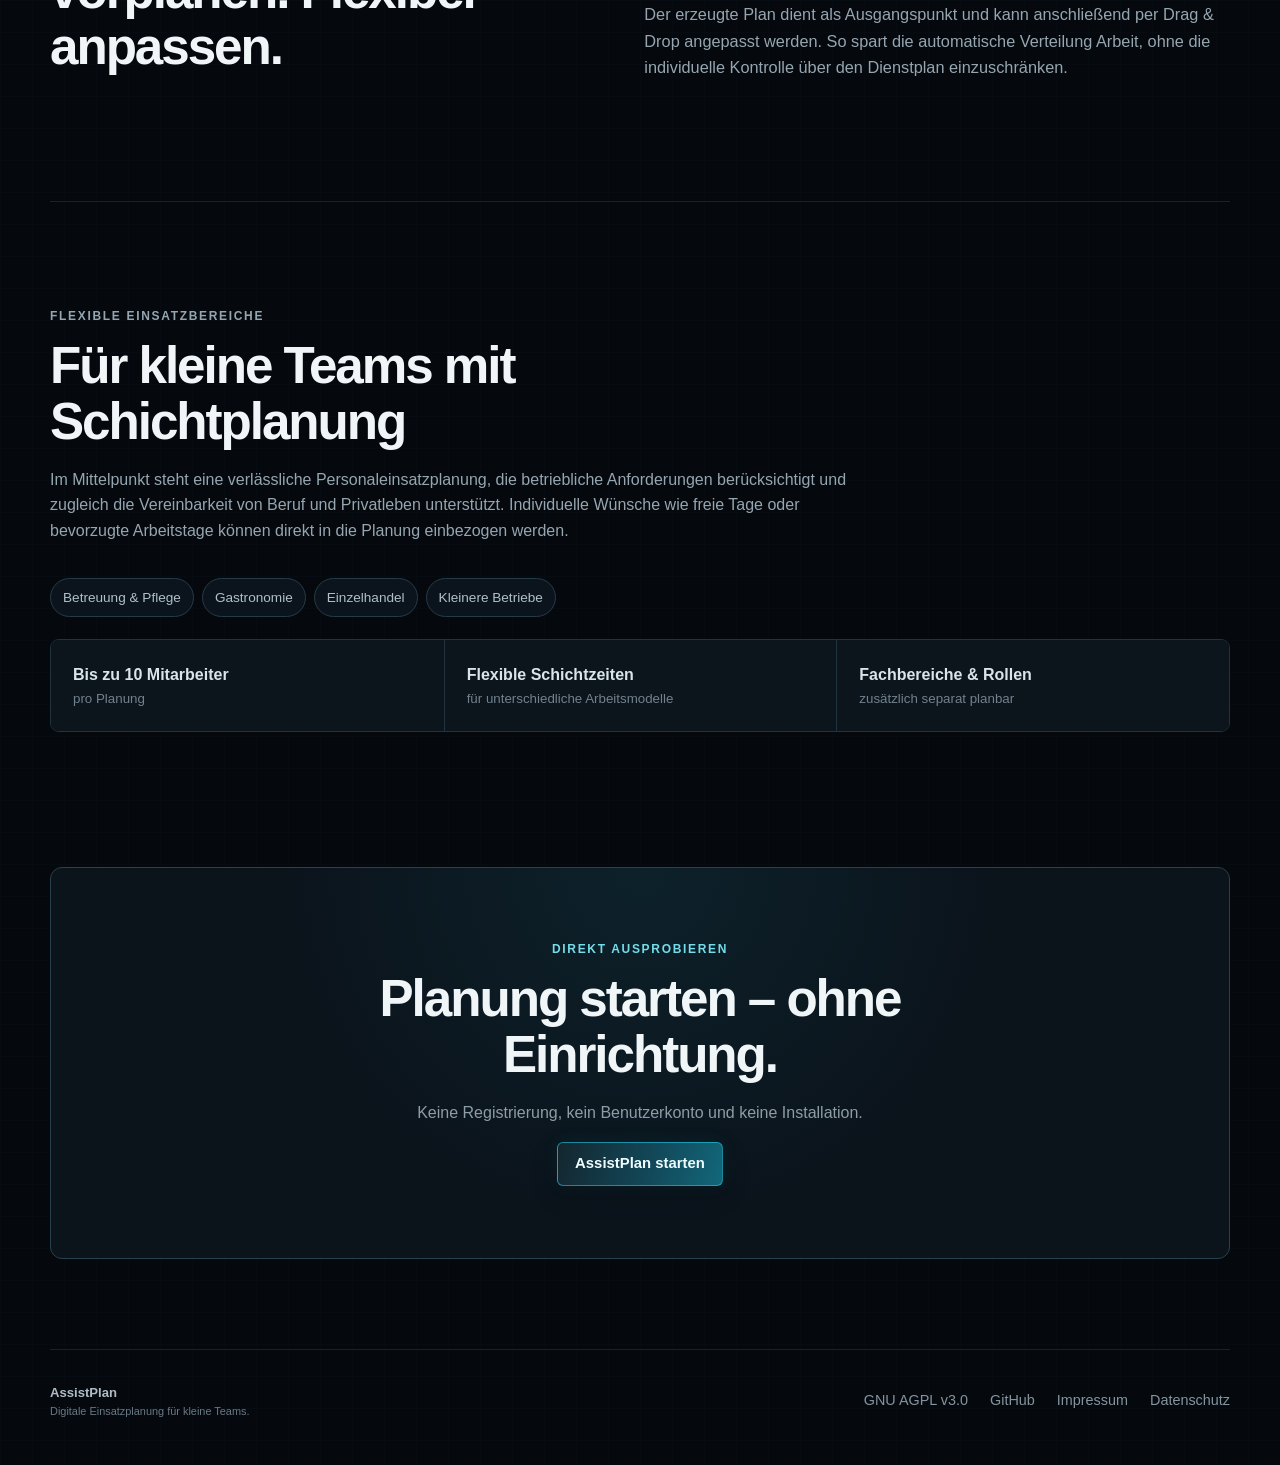
==== commit d93b6e1a: "Update project information and links" ====
--- a/index.html
+++ b/index.html
@@ -20,7 +20,7 @@
 <body>
 <header class="header">
   <a class="brand" href="/"><i></i>AssistPlan</a>
-  <nav><a href="#funktionen">Funktionen</a><a href="#einsatz">Einsatz</a><a href="planung/benutzerhandbuch/">Benutzerhandbuch</a><a class="navcta" href="planung/">Planung starten</a></nav>
+  <nav><a href="#funktionen">Funktionen</a><a href="#einsatz">Einsatz</a><a href="/planung/benutzerhandbuch/">Benutzerhandbuch</a><a class="navcta" href="/planung/">Planung starten</a></nav>
 </header>
 
 <main>
@@ -29,7 +29,7 @@
     <p class="eyebrow">Digitale Personaleinsatzplanung</p>
     <h1>AssistPlan – Einsatzplanung einfach gemacht</h1>
     <p class="lead">Der digitale Einsatzplaner für kleine Teams. Mitarbeiter, Schichten und freie Tage übersichtlich planen, individuelle Wünsche berücksichtigen und den Einsatzplan automatisch vorplanen.</p>
-    <div class="actions"><a class="btn primary" href="planung/">Planung starten</a><a class="btn secondary" href="#funktionen">So funktioniert AssistPlan</a></div>
+    <div class="actions"><a class="btn primary" href="/planung/">Planung starten</a><a class="btn secondary" href="#funktionen">So funktioniert AssistPlan</a></div>
     <p class="note">Kostenlos · ohne Anmeldung · direkt im Browser</p>
   </div>
   <div class="preview" aria-label="Abstrakte Vorschau einer Einsatzplanung">
@@ -70,7 +70,7 @@
 <section class="final">
   <p class="eyebrow">Direkt ausprobieren</p><h2>Planung starten – ohne Einrichtung.</h2>
   <p>Keine Registrierung, kein Benutzerkonto und keine Installation.</p>
-  <a class="btn primary" href="planung/">AssistPlan starten</a>
+  <a class="btn primary" href="/planung/">AssistPlan starten</a>
 </section>
 </main>
 
@@ -78,16 +78,16 @@
   <section class="planning-device-dialog" role="dialog" aria-modal="true" aria-labelledby="planning-device-title" aria-describedby="planning-device-text">
     <button type="button" id="planning-device-close" class="planning-device-close" aria-label="Nutzungshinweis schließen">×</button>
     <h2 id="planning-device-title">Hinweis zur Nutzung</h2>
-    <p id="planning-device-text">Die Dienstplanung mit AssistPlan ist aktuell für Google Chrome auf Desktop-Geräten optimiert. Eine Nutzung auf Smartphones/Tablets wird derzeit nicht unterstützt.</p>
+    <p id="planning-device-text">AssistPlan unterstützt aktuell Google Chrome und Microsoft Edge auf Desktop-Geräten. Smartphones und Tablets werden derzeit nicht unterstützt.</p>
   </section>
 </div>
 
 <footer>
   <div><strong>AssistPlan</strong><small>Digitale Einsatzplanung für kleine Teams.</small></div>
-  <nav><a href="/planung/benutzerhandbuch/">Benutzerhandbuch</a><a href="https://github.com/dubposse/assistplan" rel="noopener noreferrer">GitHub</a><a href="impressum.html">Impressum</a><a href="datenschutz.html">Datenschutz</a></nav>
+  <nav><a href="https://github.com/dubposse/assistplan/blob/main/LICENSE" target="_blank" rel="noopener noreferrer">GNU AGPL v3.0</a><a href="https://github.com/dubposse/assistplan" target="_blank" rel="noopener noreferrer">GitHub</a><a href="/impressum/">Impressum</a><a href="/datenschutz/">Datenschutz</a></nav>
 </footer>
 <script>
-  const planningLinks = document.querySelectorAll('a[href="planung/"]');
+  const planningLinks = document.querySelectorAll('a[href="/planung/"]');
   const planningDeviceNotice = document.getElementById('planning-device-notice');
 
   planningLinks.forEach((link) => {
